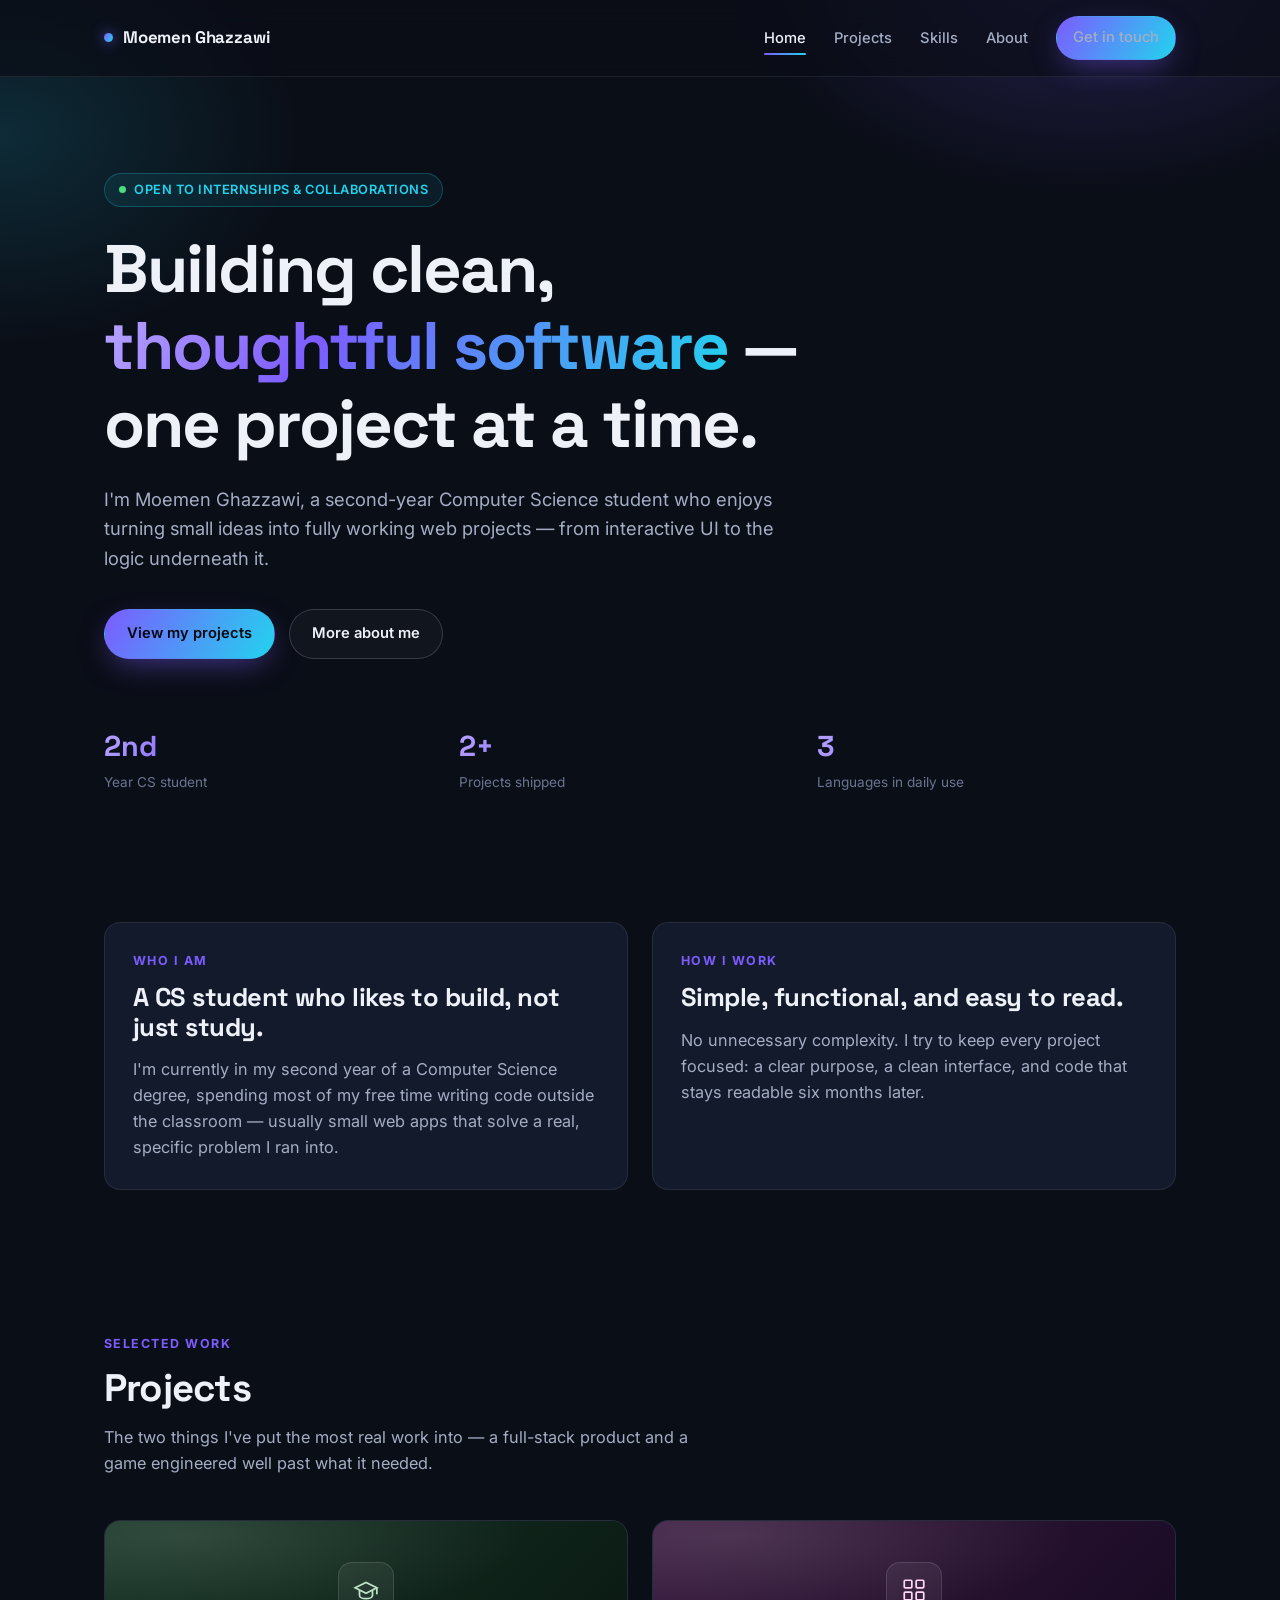
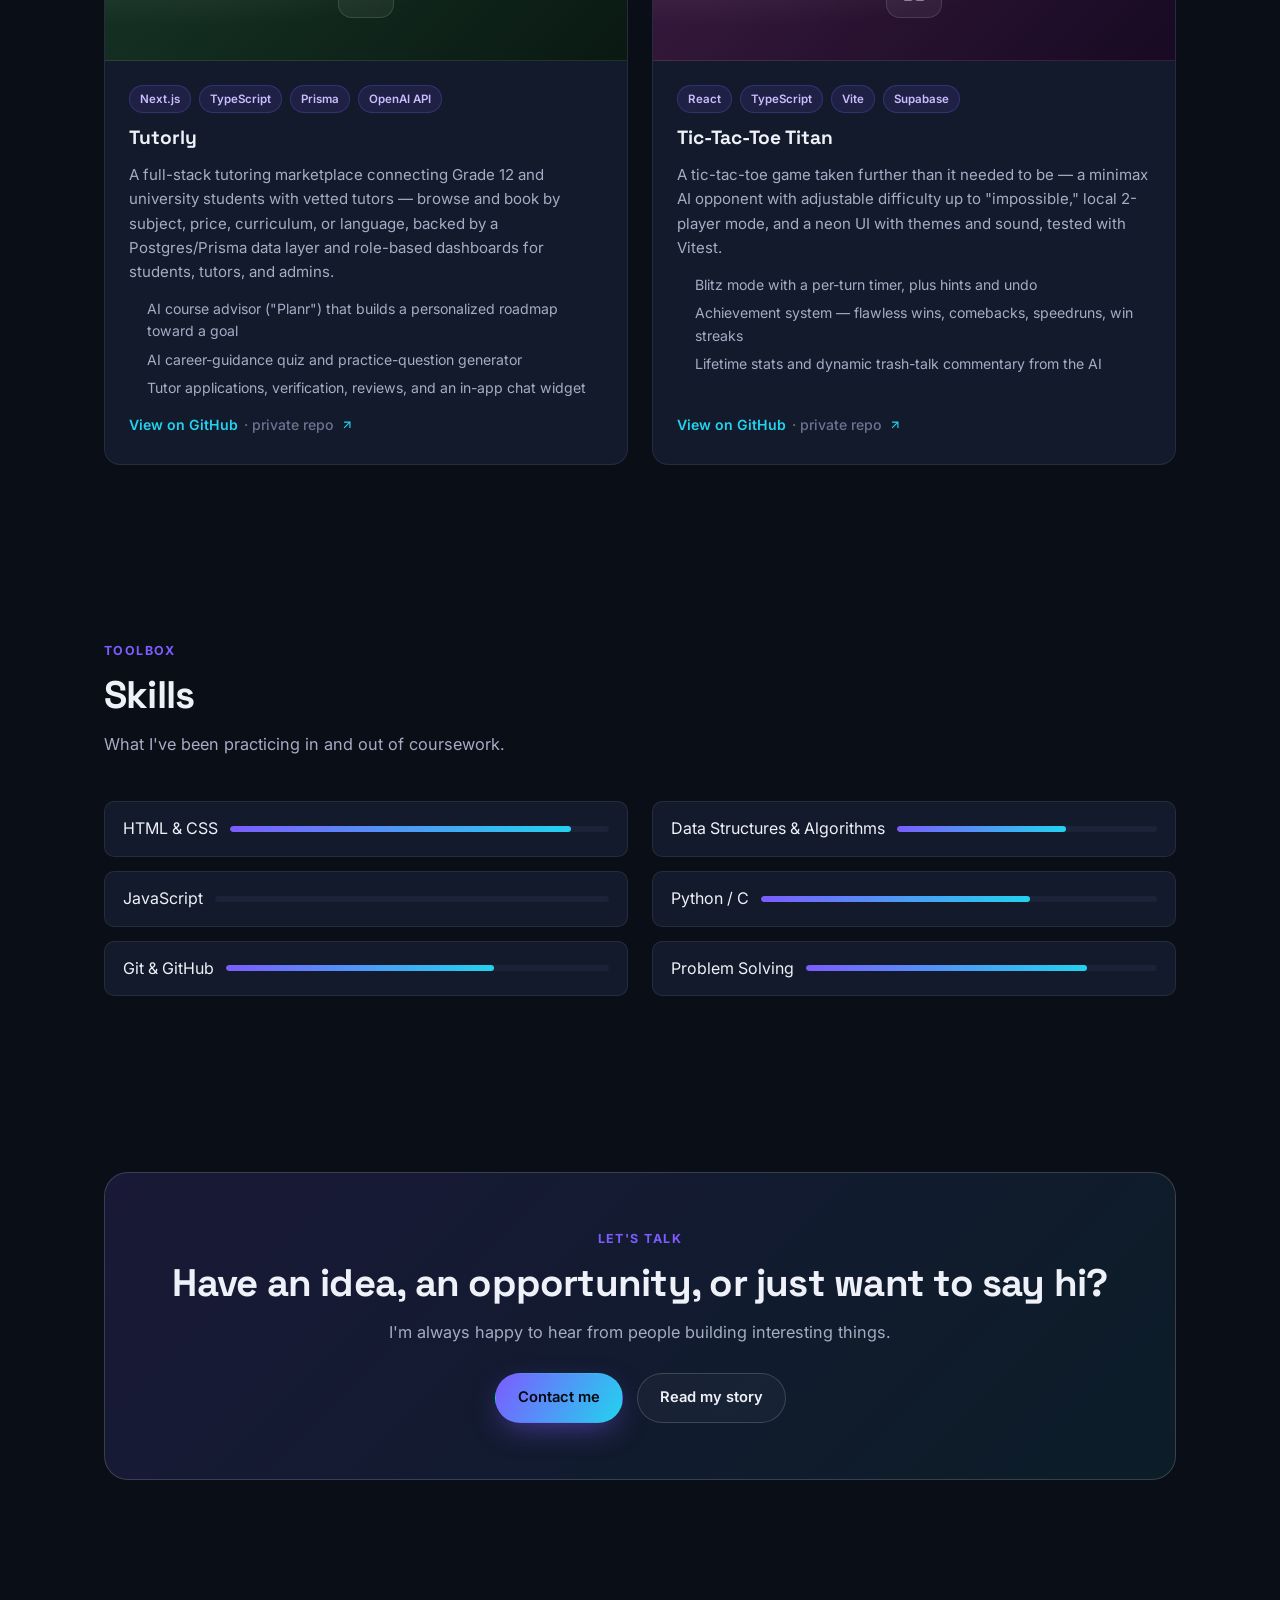
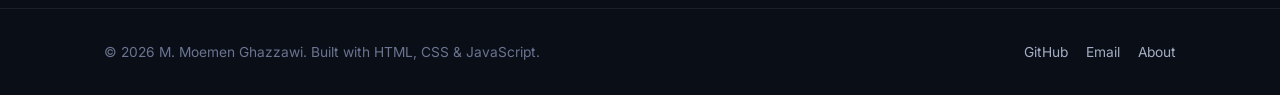
==== index.html @ 3ff388d9 "Replace placeholder projects with real featured work Swap the Movie Ranking and Birthday Invite demo" ====
<!DOCTYPE html>
<html lang="en">
<head>
<meta charset="UTF-8">
<meta name="viewport" content="width=device-width, initial-scale=1.0">
<title>Moemen Ghazzawi — Portfolio</title>
<meta name="description" content="M. Moemen Ghazzawi — second-year Computer Science student. Explore projects, skills, and ways to get in touch.">
<link rel="icon" href="data:image/svg+xml,<svg xmlns=%22http://www.w3.org/2000/svg%22 viewBox=%220 0 100 100%22><defs><linearGradient id=%22g%22 x1=%220%22 y1=%220%22 x2=%221%22 y2=%221%22><stop offset=%220%22 stop-color=%22%237c5cff%22/><stop offset=%221%22 stop-color=%22%2322d3ee%22/></linearGradient></defs><rect width=%22100%22 height=%22100%22 rx=%2224%22 fill=%22url(%23g)%22/><text x=%2250%22 y=%2266%22 font-size=%2255%22 font-family=%22Arial%22 font-weight=%22700%22 fill=%22%230a0e17%22 text-anchor=%22middle%22>M</text></svg>">
<link rel="preconnect" href="https://fonts.googleapis.com">
<link rel="preconnect" href="https://fonts.gstatic.com" crossorigin>
<link href="https://fonts.googleapis.com/css2?family=Inter:wght@400;500;600;700&family=Space+Grotesk:wght@500;700&display=swap" rel="stylesheet">
<link rel="stylesheet" href="./assets/css/style.css">
</head>
<body>

<nav class="nav">
  <div class="container nav__inner">
    <a href="./index.html" class="nav__brand"><span class="dot"></span> Moemen Ghazzawi</a>
    <ul class="nav__links">
      <li><a href="./index.html" class="is-active">Home</a></li>
      <li><a href="./index.html#projects">Projects</a></li>
      <li><a href="./index.html#skills">Skills</a></li>
      <li><a href="./public/about.html">About</a></li>
      <li><a href="./public/contact.html" class="btn btn--primary btn--sm">Get in touch</a></li>
    </ul>
    <button class="nav__toggle" aria-label="Toggle menu">
      <svg width="18" height="18" viewBox="0 0 24 24" fill="none" stroke="currentColor" stroke-width="2"><line x1="3" y1="6" x2="21" y2="6"/><line x1="3" y1="12" x2="21" y2="12"/><line x1="3" y1="18" x2="21" y2="18"/></svg>
    </button>
  </div>
</nav>

<header class="hero">
  <div class="container">
    <span class="hero__eyebrow"><span class="pulse"></span> Open to internships &amp; collaborations</span>
    <h1>Building clean, <span class="grad">thoughtful software</span> — one project at a time.</h1>
    <p class="hero__lede">
      I'm Moemen Ghazzawi, a second-year Computer Science student who enjoys turning
      small ideas into fully working web projects — from interactive UI to the logic
      underneath it.
    </p>
    <div class="hero__actions">
      <a href="#projects" class="btn btn--primary">View my projects</a>
      <a href="./public/about.html" class="btn btn--ghost">More about me</a>
    </div>
    <div class="hero__stats">
      <div class="hero__stat"><b>2nd</b><span>Year CS student</span></div>
      <div class="hero__stat"><b>2+</b><span>Projects shipped</span></div>
      <div class="hero__stat"><b>3</b><span>Languages in daily use</span></div>
    </div>
  </div>
</header>

<main>

  <section class="section section--tight" id="about-preview">
    <div class="container">
      <div class="grid grid--2 reveal">
        <div class="card">
          <span class="section__kicker">Who I am</span>
          <h2 class="section__title" style="font-size:1.6rem;">A CS student who likes to build, not just study.</h2>
          <p class="section__desc">
            I'm currently in my second year of a Computer Science degree, spending most
            of my free time writing code outside the classroom — usually small web apps
            that solve a real, specific problem I ran into.
          </p>
        </div>
        <div class="card">
          <span class="section__kicker">How I work</span>
          <h2 class="section__title" style="font-size:1.6rem;">Simple, functional, and easy to read.</h2>
          <p class="section__desc">
            No unnecessary complexity. I try to keep every project focused: a clear
            purpose, a clean interface, and code that stays readable six months later.
          </p>
        </div>
      </div>
    </div>
  </section>

  <section class="section" id="projects">
    <div class="container">
      <div class="section__head reveal">
        <span class="section__kicker">Selected work</span>
        <h2 class="section__title">Projects</h2>
        <p class="section__desc">The two things I've put the most real work into — a full-stack product and a game engineered well past what it needed.</p>
      </div>

      <div class="grid grid--2">

        <a href="https://github.com/promoe04/tutorly1" target="_blank" rel="noopener" class="card project-card project-card--major reveal">
          <div class="project-card__thumb thumb--tutorly">
            <div class="thumb-icon">
              <svg width="26" height="26" viewBox="0 0 24 24" fill="none" stroke="#bfe3c8" stroke-width="1.6"><path d="M22 10 12 5 2 10l10 5 10-5Z"/><path d="M6 12v5c0 1.7 2.7 3 6 3s6-1.3 6-3v-5"/><path d="M22 10v6"/></svg>
            </div>
          </div>
          <div class="project-card__body">
            <div class="project-card__tags">
              <span class="tag">Next.js</span><span class="tag">TypeScript</span><span class="tag">Prisma</span><span class="tag">OpenAI API</span>
            </div>
            <h3 class="project-card__title">Tutorly</h3>
            <p class="project-card__desc">A full-stack tutoring marketplace connecting Grade 12 and university students with vetted tutors — browse and book by subject, price, curriculum, or language, backed by a Postgres/Prisma data layer and role-based dashboards for students, tutors, and admins.</p>
            <ul class="project-card__features">
              <li>AI course advisor ("Planr") that builds a personalized roadmap toward a goal</li>
              <li>AI career-guidance quiz and practice-question generator</li>
              <li>Tutor applications, verification, reviews, and an in-app chat widget</li>
            </ul>
            <span class="project-card__link">View on GitHub <span class="project-card__private">· private repo</span>
              <svg width="14" height="14" viewBox="0 0 24 24" fill="none" stroke="currentColor" stroke-width="2"><line x1="7" y1="17" x2="17" y2="7"/><polyline points="7 7 17 7 17 17"/></svg>
            </span>
          </div>
        </a>

        <a href="https://github.com/promoe04/tic-tac-toe-titan" target="_blank" rel="noopener" class="card project-card project-card--major reveal">
          <div class="project-card__thumb thumb--titan">
            <div class="thumb-icon">
              <svg width="26" height="26" viewBox="0 0 24 24" fill="none" stroke="#ffd6f6" stroke-width="1.6"><rect x="3" y="3" width="7" height="7" rx="1"/><rect x="14" y="3" width="7" height="7" rx="1"/><rect x="3" y="14" width="7" height="7" rx="1"/><rect x="14" y="14" width="7" height="7" rx="1"/></svg>
            </div>
          </div>
          <div class="project-card__body">
            <div class="project-card__tags">
              <span class="tag">React</span><span class="tag">TypeScript</span><span class="tag">Vite</span><span class="tag">Supabase</span>
            </div>
            <h3 class="project-card__title">Tic-Tac-Toe Titan</h3>
            <p class="project-card__desc">A tic-tac-toe game taken further than it needed to be — a minimax AI opponent with adjustable difficulty up to "impossible," local 2-player mode, and a neon UI with themes and sound, tested with Vitest.</p>
            <ul class="project-card__features">
              <li>Blitz mode with a per-turn timer, plus hints and undo</li>
              <li>Achievement system — flawless wins, comebacks, speedruns, win streaks</li>
              <li>Lifetime stats and dynamic trash-talk commentary from the AI</li>
            </ul>
            <span class="project-card__link">View on GitHub <span class="project-card__private">· private repo</span>
              <svg width="14" height="14" viewBox="0 0 24 24" fill="none" stroke="currentColor" stroke-width="2"><line x1="7" y1="17" x2="17" y2="7"/><polyline points="7 7 17 7 17 17"/></svg>
            </span>
          </div>
        </a>

      </div>
    </div>
  </section>

  <section class="section" id="skills">
    <div class="container">
      <div class="section__head reveal">
        <span class="section__kicker">Toolbox</span>
        <h2 class="section__title">Skills</h2>
        <p class="section__desc">What I've been practicing in and out of coursework.</p>
      </div>

      <div class="grid grid--2 reveal">
        <div style="display:flex; flex-direction:column; gap:14px;">
          <div class="skill-pill">
            <span>HTML &amp; CSS</span>
            <div class="skill-pill__bar"><div class="skill-pill__fill" data-level="90%"></div></div>
          </div>
          <div class="skill-pill">
            <span>JavaScript</span>
            <div class="skill-pill__bar"><div class="skill-pill__fill" data-level="75%"></div></div>
          </div>
          <div class="skill-pill">
            <span>Git &amp; GitHub</span>
            <div class="skill-pill__bar"><div class="skill-pill__fill" data-level="70%"></div></div>
          </div>
        </div>
        <div style="display:flex; flex-direction:column; gap:14px;">
          <div class="skill-pill">
            <span>Data Structures &amp; Algorithms</span>
            <div class="skill-pill__bar"><div class="skill-pill__fill" data-level="65%"></div></div>
          </div>
          <div class="skill-pill">
            <span>Python / C</span>
            <div class="skill-pill__bar"><div class="skill-pill__fill" data-level="68%"></div></div>
          </div>
          <div class="skill-pill">
            <span>Problem Solving</span>
            <div class="skill-pill__bar"><div class="skill-pill__fill" data-level="80%"></div></div>
          </div>
        </div>
      </div>
    </div>
  </section>

  <section class="section">
    <div class="container">
      <div class="cta reveal">
        <span class="section__kicker">Let's talk</span>
        <h2 class="section__title">Have an idea, an opportunity, or just want to say hi?</h2>
        <p class="section__desc" style="margin-inline:auto;">I'm always happy to hear from people building interesting things.</p>
        <div class="hero__actions" style="justify-content:center; margin-top:28px;">
          <a href="./public/contact.html" class="btn btn--primary">Contact me</a>
          <a href="./public/about.html" class="btn btn--ghost">Read my story</a>
        </div>
      </div>
    </div>
  </section>

</main>

<footer class="footer">
  <div class="container footer__inner">
    <span>&copy; <span data-year></span> M. Moemen Ghazzawi. Built with HTML, CSS &amp; JavaScript.</span>
    <div class="footer__socials">
      <a href="https://github.com/promoe04" target="_blank" rel="noopener">GitHub</a>
      <a href="./public/contact.html">Email</a>
      <a href="./public/about.html">About</a>
    </div>
  </div>
</footer>

<script src="./assets/js/main.js"></script>
</body>
</html>
---- assets/css/style.css ----
/* ========================================================
   Moemen Ghazzawi — Portfolio Design System
   ======================================================== */

:root {
  --bg: #0a0e17;
  --bg-soft: #0f1524;
  --surface: #131a2b;
  --surface-2: #1a2338;
  --border: rgba(255, 255, 255, 0.08);
  --border-strong: rgba(255, 255, 255, 0.16);
  --text: #eef1f8;
  --text-dim: #a4adc4;
  --text-faint: #6b7490;
  --accent: #7c5cff;
  --accent-2: #22d3ee;
  --accent-3: #ff5da2;
  --gradient: linear-gradient(120deg, var(--accent) 0%, var(--accent-2) 100%);
  --gradient-text: linear-gradient(120deg, #b9a6ff 0%, #7c5cff 35%, #22d3ee 100%);
  --radius: 16px;
  --radius-sm: 10px;
  --shadow: 0 20px 60px -20px rgba(0, 0, 0, 0.6);
  --maxw: 1120px;
  --font-display: "Space Grotesk", "Inter", system-ui, sans-serif;
  --font-body: "Inter", system-ui, -apple-system, sans-serif;
}

* { box-sizing: border-box; }

html {
  scroll-behavior: smooth;
}

body {
  margin: 0;
  background: var(--bg);
  color: var(--text);
  font-family: var(--font-body);
  line-height: 1.6;
  -webkit-font-smoothing: antialiased;
  overflow-x: hidden;
}

body::before {
  content: "";
  position: fixed;
  inset: 0;
  z-index: -2;
  background:
    radial-gradient(600px 400px at 85% -5%, rgba(124, 92, 255, 0.25), transparent 60%),
    radial-gradient(500px 350px at 0% 15%, rgba(34, 211, 238, 0.15), transparent 60%),
    var(--bg);
}

img { max-width: 100%; display: block; }
a { color: inherit; text-decoration: none; }
ul { list-style: none; margin: 0; padding: 0; }
h1, h2, h3, h4 { font-family: var(--font-display); line-height: 1.15; margin: 0; }
p { margin: 0; }

.container {
  width: 100%;
  max-width: var(--maxw);
  margin: 0 auto;
  padding-inline: 24px;
}

/* ---------- Nav ---------- */
.nav {
  position: sticky;
  top: 0;
  z-index: 50;
  backdrop-filter: blur(14px);
  background: rgba(10, 14, 23, 0.7);
  border-bottom: 1px solid var(--border);
}

.nav__inner {
  display: flex;
  align-items: center;
  justify-content: space-between;
  padding-block: 16px;
}

.nav__brand {
  font-family: var(--font-display);
  font-weight: 700;
  font-size: 1.05rem;
  letter-spacing: -0.01em;
  display: flex;
  align-items: center;
  gap: 10px;
}

.nav__brand .dot {
  width: 9px;
  height: 9px;
  border-radius: 50%;
  background: var(--gradient);
  box-shadow: 0 0 14px rgba(124, 92, 255, 0.8);
}

.nav__links {
  display: flex;
  gap: 28px;
  align-items: center;
}

.nav__links a {
  font-size: 0.92rem;
  color: var(--text-dim);
  font-weight: 500;
  transition: color 0.2s ease;
  position: relative;
}

.nav__links a:hover,
.nav__links a.is-active { color: var(--text); }

.nav__links a.is-active::after {
  content: "";
  position: absolute;
  left: 0; right: 0; bottom: -8px;
  height: 2px;
  background: var(--gradient);
  border-radius: 2px;
}

.nav__toggle {
  display: none;
  background: none;
  border: 1px solid var(--border-strong);
  border-radius: 8px;
  color: var(--text);
  width: 38px;
  height: 38px;
  align-items: center;
  justify-content: center;
  cursor: pointer;
}

/* ---------- Buttons ---------- */
.btn {
  display: inline-flex;
  align-items: center;
  gap: 8px;
  padding: 12px 22px;
  border-radius: 999px;
  font-weight: 600;
  font-size: 0.92rem;
  border: 1px solid transparent;
  cursor: pointer;
  transition: transform 0.2s ease, box-shadow 0.2s ease, border-color 0.2s ease, background 0.2s ease;
  white-space: nowrap;
}

.btn:active { transform: scale(0.97); }

.btn--primary {
  background: var(--gradient);
  color: #060810;
  box-shadow: 0 10px 30px -8px rgba(124, 92, 255, 0.55);
}

.btn--primary:hover { transform: translateY(-2px); box-shadow: 0 16px 36px -8px rgba(124, 92, 255, 0.7); }

.btn--ghost {
  background: rgba(255, 255, 255, 0.03);
  color: var(--text);
  border-color: var(--border-strong);
}

.btn--ghost:hover { background: rgba(255, 255, 255, 0.07); border-color: rgba(255,255,255,0.3); }

.btn--sm { padding: 9px 16px; font-size: 0.82rem; }

/* ---------- Hero ---------- */
.hero {
  padding-block: 96px 72px;
  position: relative;
}

.hero__eyebrow {
  display: inline-flex;
  align-items: center;
  gap: 8px;
  font-size: 0.8rem;
  font-weight: 600;
  letter-spacing: 0.04em;
  text-transform: uppercase;
  color: var(--accent-2);
  background: rgba(34, 211, 238, 0.08);
  border: 1px solid rgba(34, 211, 238, 0.25);
  padding: 6px 14px;
  border-radius: 999px;
  margin-bottom: 24px;
}

.hero__eyebrow .pulse {
  width: 7px; height: 7px; border-radius: 50%;
  background: #4ade80;
  box-shadow: 0 0 0 0 rgba(74, 222, 128, 0.7);
  animation: pulse 2s infinite;
}

@keyframes pulse {
  0% { box-shadow: 0 0 0 0 rgba(74, 222, 128, 0.6); }
  70% { box-shadow: 0 0 0 8px rgba(74, 222, 128, 0); }
  100% { box-shadow: 0 0 0 0 rgba(74, 222, 128, 0); }
}

.hero h1 {
  font-size: clamp(2.4rem, 6vw, 4.2rem);
  font-weight: 700;
  letter-spacing: -0.03em;
  max-width: 16ch;
}

.hero h1 .grad {
  background: var(--gradient-text);
  -webkit-background-clip: text;
  background-clip: text;
  color: transparent;
}

.hero__lede {
  margin-top: 22px;
  font-size: 1.15rem;
  color: var(--text-dim);
  max-width: 56ch;
}

.hero__actions {
  display: flex;
  gap: 14px;
  margin-top: 36px;
  flex-wrap: wrap;
}

.hero__stats {
  display: grid;
  grid-template-columns: repeat(3, auto);
  gap: 40px;
  margin-top: 64px;
}

.hero__stat b {
  display: block;
  font-family: var(--font-display);
  font-size: 1.8rem;
  background: var(--gradient-text);
  -webkit-background-clip: text;
  background-clip: text;
  color: transparent;
}

.hero__stat span {
  font-size: 0.85rem;
  color: var(--text-faint);
}

/* ---------- Section ---------- */
.section { padding-block: 88px; }
.section--tight { padding-block: 56px; }

.section__head {
  margin-bottom: 44px;
  max-width: 60ch;
}

.section__kicker {
  font-size: 0.78rem;
  font-weight: 700;
  letter-spacing: 0.12em;
  text-transform: uppercase;
  color: var(--accent);
  margin-bottom: 12px;
  display: block;
}

.section__title {
  font-size: clamp(1.7rem, 3.4vw, 2.4rem);
  letter-spacing: -0.02em;
}

.section__desc {
  margin-top: 14px;
  color: var(--text-dim);
  font-size: 1.02rem;
}

/* ---------- Cards ---------- */
.card {
  background: linear-gradient(180deg, var(--surface), var(--surface));
  border: 1px solid var(--border);
  border-radius: var(--radius);
  padding: 28px;
  transition: transform 0.25s ease, border-color 0.25s ease, box-shadow 0.25s ease;
}

.card:hover {
  transform: translateY(-4px);
  border-color: var(--border-strong);
  box-shadow: var(--shadow);
}

/* ---------- Grids ---------- */
.grid {
  display: grid;
  gap: 24px;
}

.grid--2 { grid-template-columns: repeat(2, 1fr); }
.grid--3 { grid-template-columns: repeat(3, 1fr); }
.grid--4 { grid-template-columns: repeat(4, 1fr); }

/* ---------- Project card ---------- */
.project-card {
  display: flex;
  flex-direction: column;
  overflow: hidden;
  padding: 0;
}

.project-card__thumb {
  height: 168px;
  position: relative;
  display: flex;
  align-items: center;
  justify-content: center;
  border-bottom: 1px solid var(--border);
  overflow: hidden;
}

.project-card__thumb::after {
  content: "";
  position: absolute;
  inset: 0;
  background: radial-gradient(120% 120% at 15% 10%, rgba(255,255,255,0.12), transparent 55%);
}

.project-card__body { padding: 24px 24px 28px; display: flex; flex-direction: column; gap: 14px; flex: 1; }

.project-card__tags {
  display: flex;
  gap: 8px;
  flex-wrap: wrap;
}

.tag {
  font-size: 0.72rem;
  font-weight: 600;
  padding: 4px 10px;
  border-radius: 999px;
  background: rgba(124, 92, 255, 0.12);
  color: #cbbcff;
  border: 1px solid rgba(124, 92, 255, 0.25);
}

.project-card__title { font-size: 1.2rem; font-weight: 700; }
.project-card__desc { color: var(--text-dim); font-size: 0.94rem; }

.project-card__features {
  margin: 0;
  padding-left: 18px;
  display: flex;
  flex-direction: column;
  gap: 6px;
  color: var(--text-dim);
  font-size: 0.88rem;
  flex: 1;
}

.project-card__features li::marker { color: var(--accent-2); }

.project-card__link {
  display: inline-flex;
  align-items: center;
  gap: 6px;
  font-weight: 600;
  font-size: 0.88rem;
  color: var(--accent-2);
}

.project-card__private {
  font-weight: 500;
  color: var(--text-faint);
}

.project-card__link svg { transition: transform 0.2s ease; }
.project-card:hover .project-card__link svg { transform: translate(3px, -3px); }

/* Thumb variants (pure CSS illustrations, no external images) */
.thumb--tutorly { background: linear-gradient(135deg, #163425, #0a1912); }
.thumb--titan { background: linear-gradient(135deg, #391a3f, #170a22); }

.project-card--major .project-card__thumb { height: 140px; }

.thumb-icon {
  width: 56px; height: 56px;
  display: flex; align-items: center; justify-content: center;
  border-radius: 14px;
  background: rgba(255,255,255,0.06);
  border: 1px solid rgba(255,255,255,0.12);
  position: relative;
  z-index: 1;
}

/* ---------- Skills ---------- */
.skill-pill {
  display: flex;
  align-items: center;
  gap: 12px;
  padding: 14px 18px;
  border-radius: var(--radius-sm);
  background: var(--surface);
  border: 1px solid var(--border);
}

.skill-pill__bar {
  flex: 1;
  height: 6px;
  border-radius: 999px;
  background: var(--surface-2);
  overflow: hidden;
}

.skill-pill__fill {
  height: 100%;
  border-radius: 999px;
  background: var(--gradient);
}

/* ---------- Timeline ---------- */
.timeline {
  position: relative;
  padding-left: 28px;
  border-left: 1px solid var(--border);
  display: flex;
  flex-direction: column;
  gap: 36px;
}

.timeline__item { position: relative; }

.timeline__item::before {
  content: "";
  position: absolute;
  left: -33px;
  top: 4px;
  width: 11px; height: 11px;
  border-radius: 50%;
  background: var(--bg);
  border: 2px solid var(--accent-2);
}

.timeline__date {
  font-size: 0.78rem;
  font-weight: 700;
  letter-spacing: 0.06em;
  text-transform: uppercase;
  color: var(--accent-2);
}

.timeline__title { margin-top: 6px; font-size: 1.1rem; font-weight: 700; }
.timeline__desc { margin-top: 8px; color: var(--text-dim); font-size: 0.95rem; }

/* ---------- Footer / CTA ---------- */
.cta {
  border-radius: 24px;
  padding: 56px;
  background: linear-gradient(135deg, rgba(124,92,255,0.14), rgba(34,211,238,0.08));
  border: 1px solid var(--border-strong);
  text-align: center;
  position: relative;
  overflow: hidden;
}

.footer {
  border-top: 1px solid var(--border);
  padding-block: 32px;
  margin-top: 40px;
}

.footer__inner {
  display: flex;
  justify-content: space-between;
  align-items: center;
  flex-wrap: wrap;
  gap: 16px;
  color: var(--text-faint);
  font-size: 0.86rem;
}

.footer__socials { display: flex; gap: 18px; }
.footer__socials a { color: var(--text-dim); transition: color 0.2s ease; }
.footer__socials a:hover { color: var(--text); }

/* ---------- Reveal animation ----------
   Visible by default so content never depends on JS running, a scroll
   happening, or a crawler/print view simulating either. JS opts elements
   into the hidden "armed" state right before observing them, so the
   fade-in is a progressive enhancement, not a requirement to see the page. */
.reveal.reveal-armed {
  opacity: 0;
  transform: translateY(24px);
  transition: opacity 0.7s ease, transform 0.7s ease;
}
.reveal.is-visible { opacity: 1; transform: translateY(0); }

@media print {
  .reveal { opacity: 1 !important; transform: none !important; }
}

/* ---------- Misc pages ---------- */
.page-hero {
  padding-block: 72px 40px;
}

.page-hero h1 {
  font-size: clamp(2rem, 5vw, 3rem);
  letter-spacing: -0.02em;
}

.breadcrumb {
  display: flex;
  align-items: center;
  gap: 8px;
  font-size: 0.85rem;
  color: var(--text-faint);
  margin-bottom: 18px;
}

.breadcrumb a { color: var(--accent-2); font-weight: 600; }

.avatar-ring {
  width: 180px; height: 180px;
  border-radius: 50%;
  padding: 4px;
  background: var(--gradient);
  display: flex; align-items: center; justify-content: center;
  flex-shrink: 0;
}

.avatar-ring__inner {
  width: 100%; height: 100%;
  border-radius: 50%;
  background: var(--surface);
  display: flex; align-items: center; justify-content: center;
  font-family: var(--font-display);
  font-size: 3rem;
  font-weight: 700;
}

.form {
  display: flex;
  flex-direction: column;
  gap: 18px;
}

.field { display: flex; flex-direction: column; gap: 8px; }

.field label { font-size: 0.85rem; font-weight: 600; color: var(--text-dim); }

.field input,
.field textarea {
  background: var(--surface);
  border: 1px solid var(--border-strong);
  border-radius: var(--radius-sm);
  padding: 13px 16px;
  color: var(--text);
  font-family: var(--font-body);
  font-size: 0.96rem;
  resize: vertical;
  transition: border-color 0.2s ease, box-shadow 0.2s ease;
}

.field input:focus,
.field textarea:focus {
  outline: none;
  border-color: var(--accent);
  box-shadow: 0 0 0 3px rgba(124, 92, 255, 0.18);
}

.contact-card {
  display: flex;
  align-items: center;
  gap: 16px;
}

.contact-card__icon {
  width: 46px; height: 46px;
  border-radius: 12px;
  background: rgba(124, 92, 255, 0.12);
  border: 1px solid rgba(124, 92, 255, 0.25);
  display: flex; align-items: center; justify-content: center;
  color: var(--accent-2);
  flex-shrink: 0;
}

.contact-card__label { font-size: 0.78rem; color: var(--text-faint); text-transform: uppercase; letter-spacing: 0.06em; }
.contact-card__value { font-weight: 600; margin-top: 2px; word-break: break-word; }

.form-status {
  font-size: 0.88rem;
  padding: 12px 16px;
  border-radius: var(--radius-sm);
  display: none;
}
.form-status.is-visible { display: block; }
.form-status--ok { background: rgba(74, 222, 128, 0.1); border: 1px solid rgba(74, 222, 128, 0.3); color: #86efac; }

/* ---------- Movie ranking project ---------- */
.movie-app {
  display: grid;
  grid-template-columns: 1.1fr 1fr;
  gap: 28px;
  align-items: start;
}

.movie-list { display: flex; flex-direction: column; gap: 12px; }

.movie-row {
  display: flex;
  align-items: center;
  gap: 14px;
  background: var(--surface);
  border: 1px solid var(--border);
  border-radius: var(--radius-sm);
  padding: 14px 16px;
}

.movie-row__rank {
  font-family: var(--font-display);
  font-weight: 700;
  font-size: 1.1rem;
  color: var(--accent-2);
  width: 28px;
  text-align: center;
  flex-shrink: 0;
}

.movie-row__body { flex: 1; min-width: 0; }
.movie-row__title { font-weight: 700; }
.movie-row__meta { font-size: 0.8rem; color: var(--text-faint); margin-top: 2px; }

.movie-row__stars { display: flex; gap: 2px; flex-shrink: 0; }
.star { cursor: pointer; color: var(--text-faint); transition: color 0.15s ease; }
.star.is-filled { color: #facc15; }

.movie-row__del {
  background: none; border: none; color: var(--text-faint); cursor: pointer;
  width: 30px; height: 30px; border-radius: 8px; display: flex; align-items: center; justify-content: center;
  transition: background 0.2s ease, color 0.2s ease;
  flex-shrink: 0;
}
.movie-row__del:hover { background: rgba(255, 93, 162, 0.14); color: #ff5da2; }

.empty-state { color: var(--text-faint); font-size: 0.9rem; padding: 24px 0; text-align: center; }

/* ---------- Birthday project ---------- */
.invite-card {
  border-radius: 24px;
  padding: 56px 40px;
  text-align: center;
  position: relative;
  overflow: hidden;
  background: radial-gradient(120% 120% at 50% 0%, rgba(255, 93, 162, 0.16), transparent 60%), var(--surface);
  border: 1px solid var(--border-strong);
}

.invite-card__eyebrow {
  font-size: 0.8rem;
  letter-spacing: 0.16em;
  text-transform: uppercase;
  color: var(--accent-3);
  font-weight: 700;
}

.invite-card h1 {
  margin-top: 14px;
  font-size: clamp(2rem, 5vw, 3.2rem);
}

.invite-card__sub { margin-top: 14px; color: var(--text-dim); font-size: 1.05rem; }

.countdown {
  display: flex;
  justify-content: center;
  gap: 18px;
  margin-top: 40px;
  flex-wrap: wrap;
}

.countdown__unit {
  background: var(--surface-2);
  border: 1px solid var(--border-strong);
  border-radius: var(--radius-sm);
  padding: 16px 20px;
  min-width: 88px;
}

.countdown__num {
  font-family: var(--font-display);
  font-size: 2rem;
  font-weight: 700;
  background: var(--gradient-text);
  -webkit-background-clip: text;
  background-clip: text;
  color: transparent;
}

.countdown__label {
  font-size: 0.72rem;
  color: var(--text-faint);
  text-transform: uppercase;
  letter-spacing: 0.08em;
  margin-top: 4px;
}

.confetti-btn { margin-top: 40px; }

/* ---------- Responsive ---------- */
@media (max-width: 900px) {
  .grid--3 { grid-template-columns: repeat(2, 1fr); }
  .grid--4 { grid-template-columns: repeat(2, 1fr); }
  .grid--2 { grid-template-columns: 1fr; }
  .movie-app { grid-template-columns: 1fr; }
}

@media (max-width: 680px) {
  .nav__links { display: none; }
  .nav__toggle { display: flex; }
  .nav.is-open .nav__links {
    display: flex;
    position: absolute;
    top: 64px; left: 0; right: 0;
    flex-direction: column;
    background: var(--bg-soft);
    padding: 20px 24px;
    border-bottom: 1px solid var(--border);
    gap: 18px;
  }
  .grid--3, .grid--4 { grid-template-columns: 1fr; }
  .hero__stats { grid-template-columns: repeat(3, 1fr); gap: 16px; }
  .cta { padding: 36px 24px; }
  .footer__inner { flex-direction: column; text-align: center; }
}
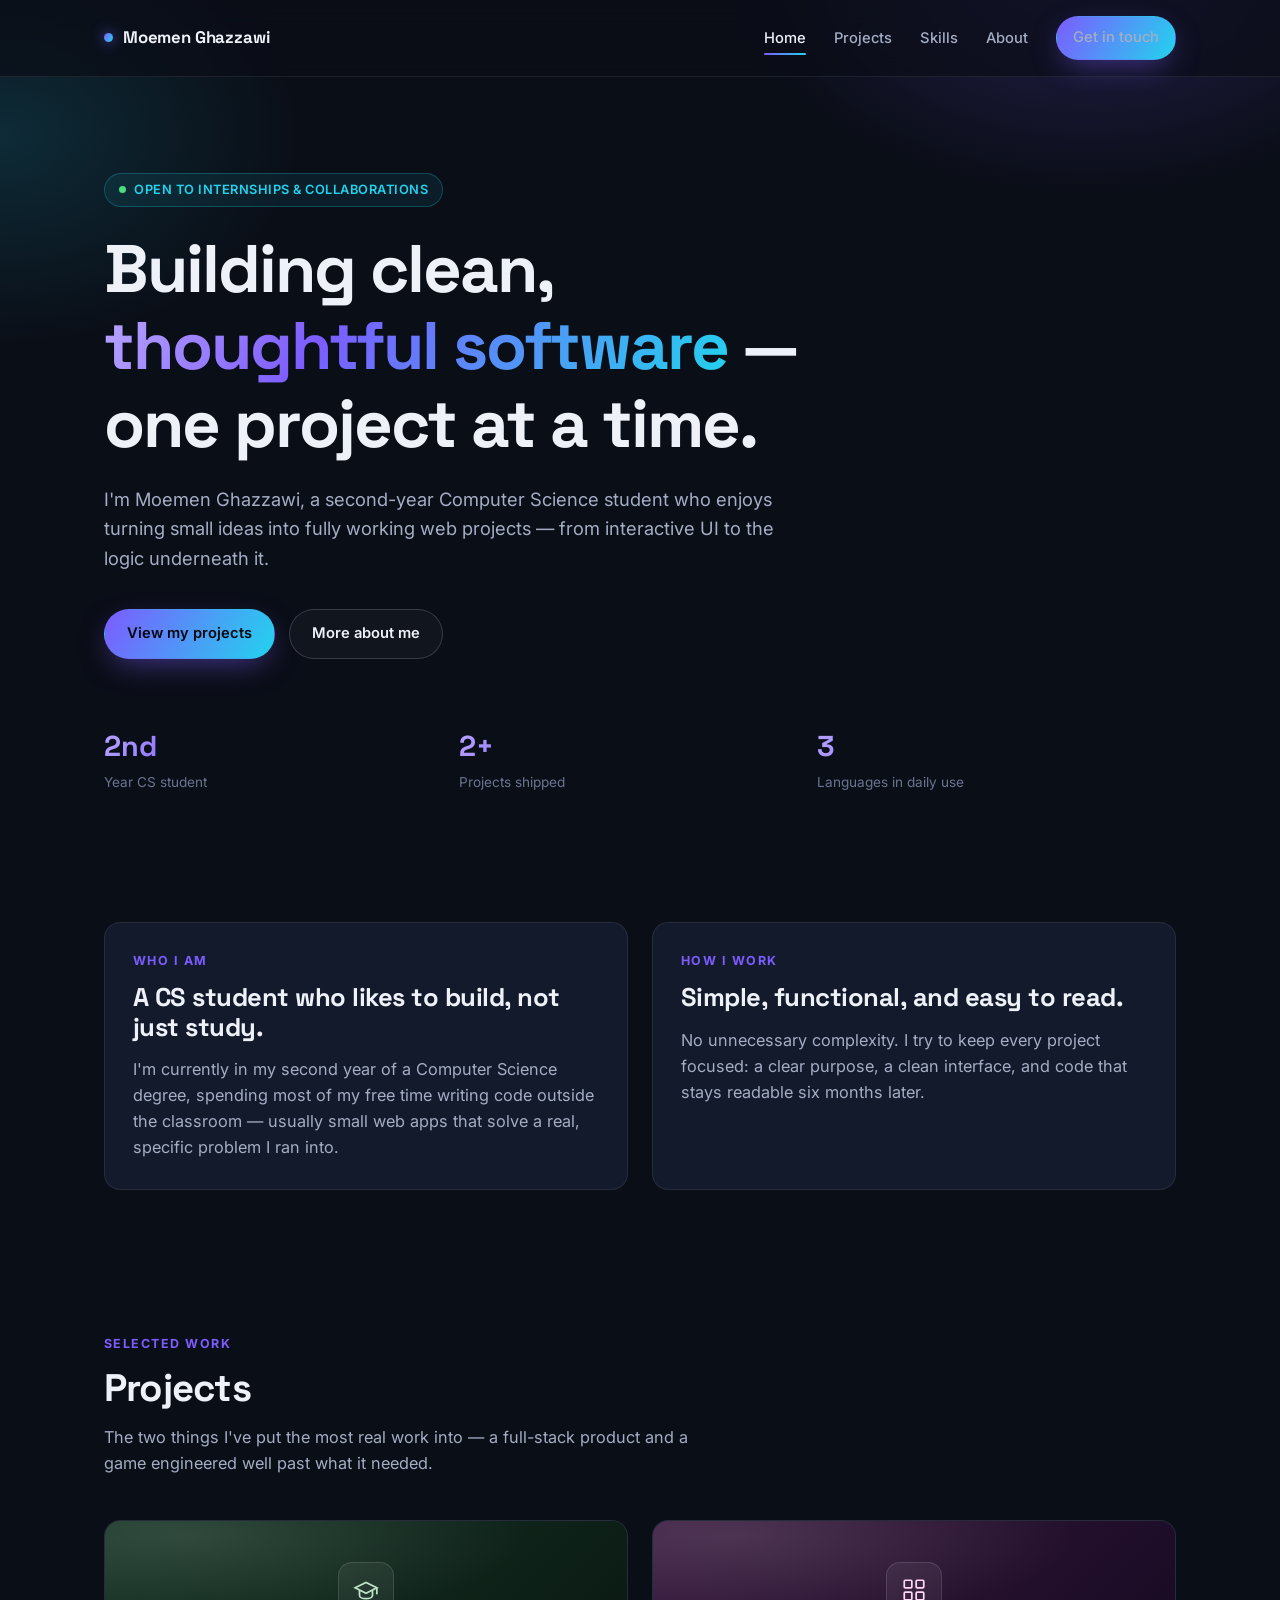
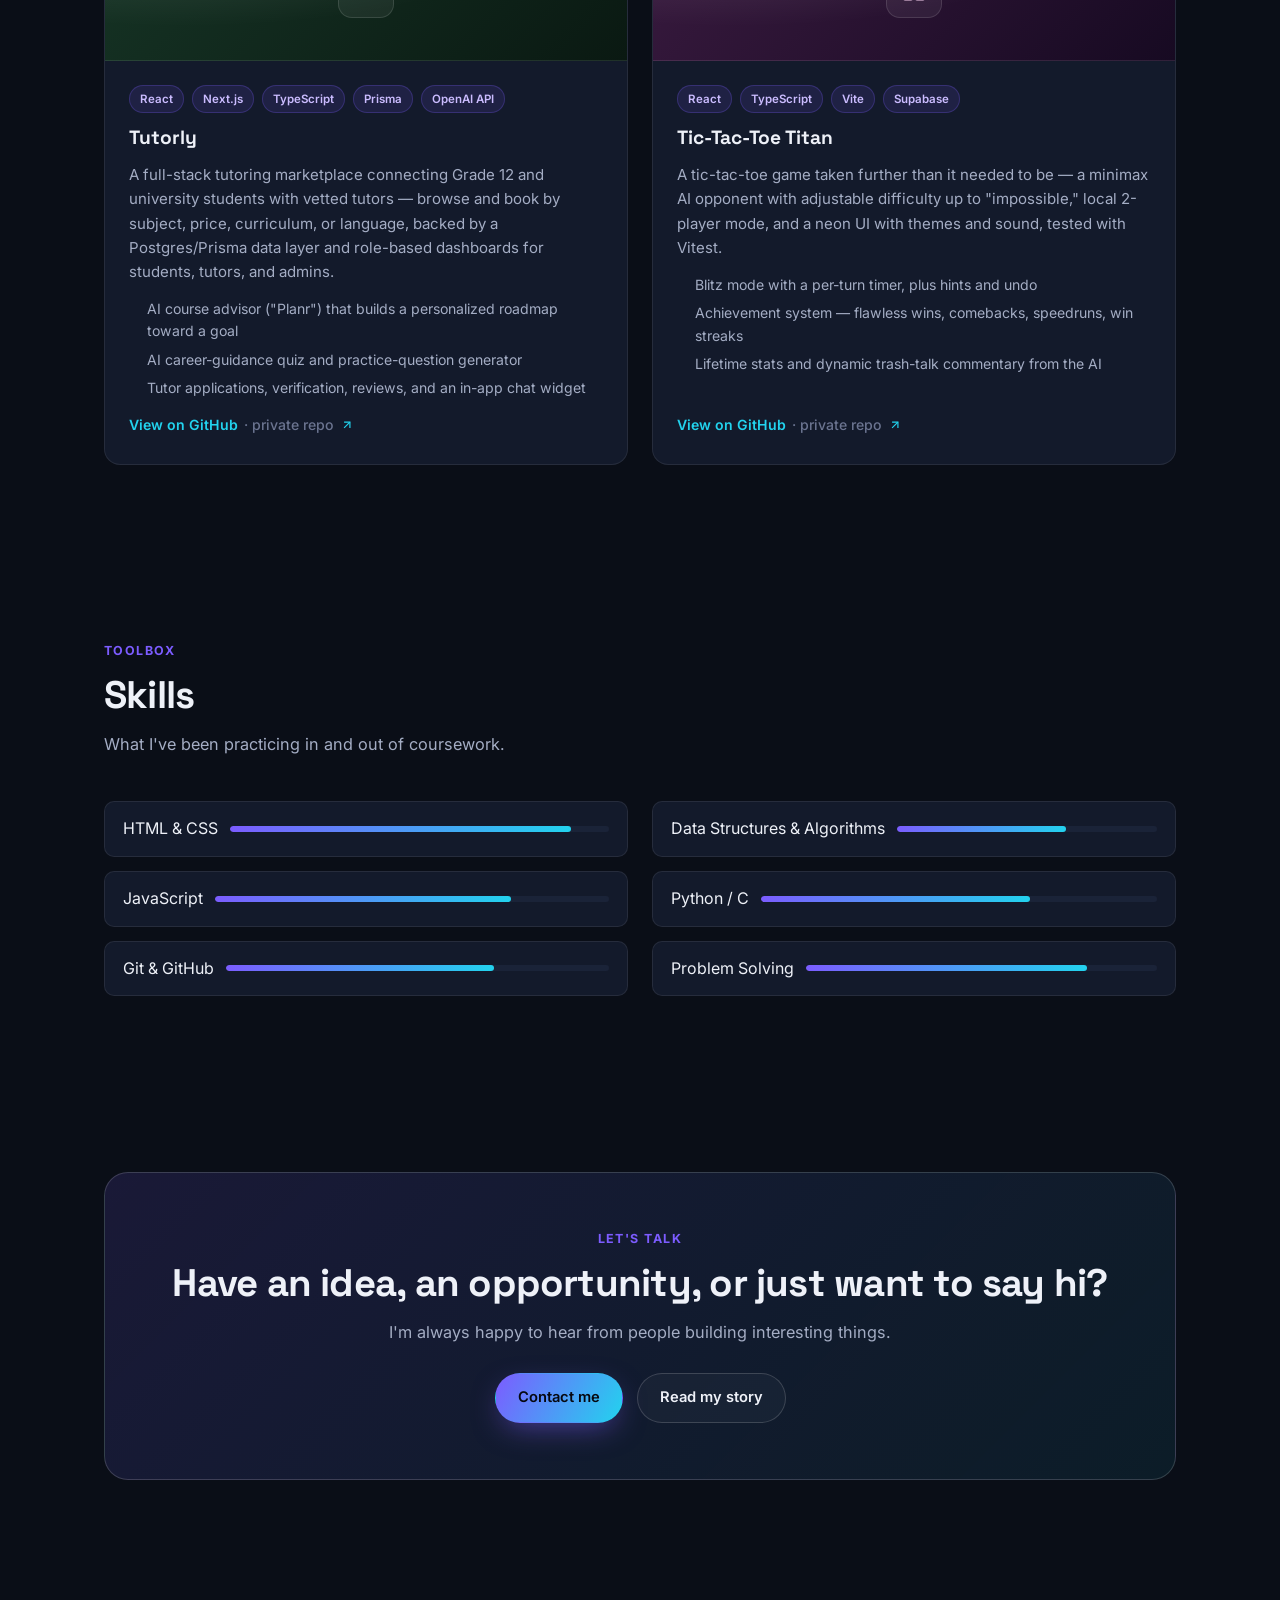
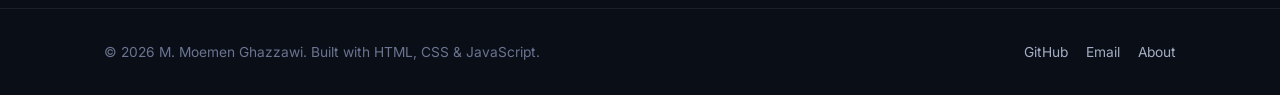
==== commit 65154095: "Add React tag to Tutorly project card Next.js is React-based, but React itself wasn't called out exp" ====
--- a/index.html
+++ b/index.html
@@ -94,7 +94,7 @@
           </div>
           <div class="project-card__body">
             <div class="project-card__tags">
-              <span class="tag">Next.js</span><span class="tag">TypeScript</span><span class="tag">Prisma</span><span class="tag">OpenAI API</span>
+              <span class="tag">React</span><span class="tag">Next.js</span><span class="tag">TypeScript</span><span class="tag">Prisma</span><span class="tag">OpenAI API</span>
             </div>
             <h3 class="project-card__title">Tutorly</h3>
             <p class="project-card__desc">A full-stack tutoring marketplace connecting Grade 12 and university students with vetted tutors — browse and book by subject, price, curriculum, or language, backed by a Postgres/Prisma data layer and role-based dashboards for students, tutors, and admins.</p>
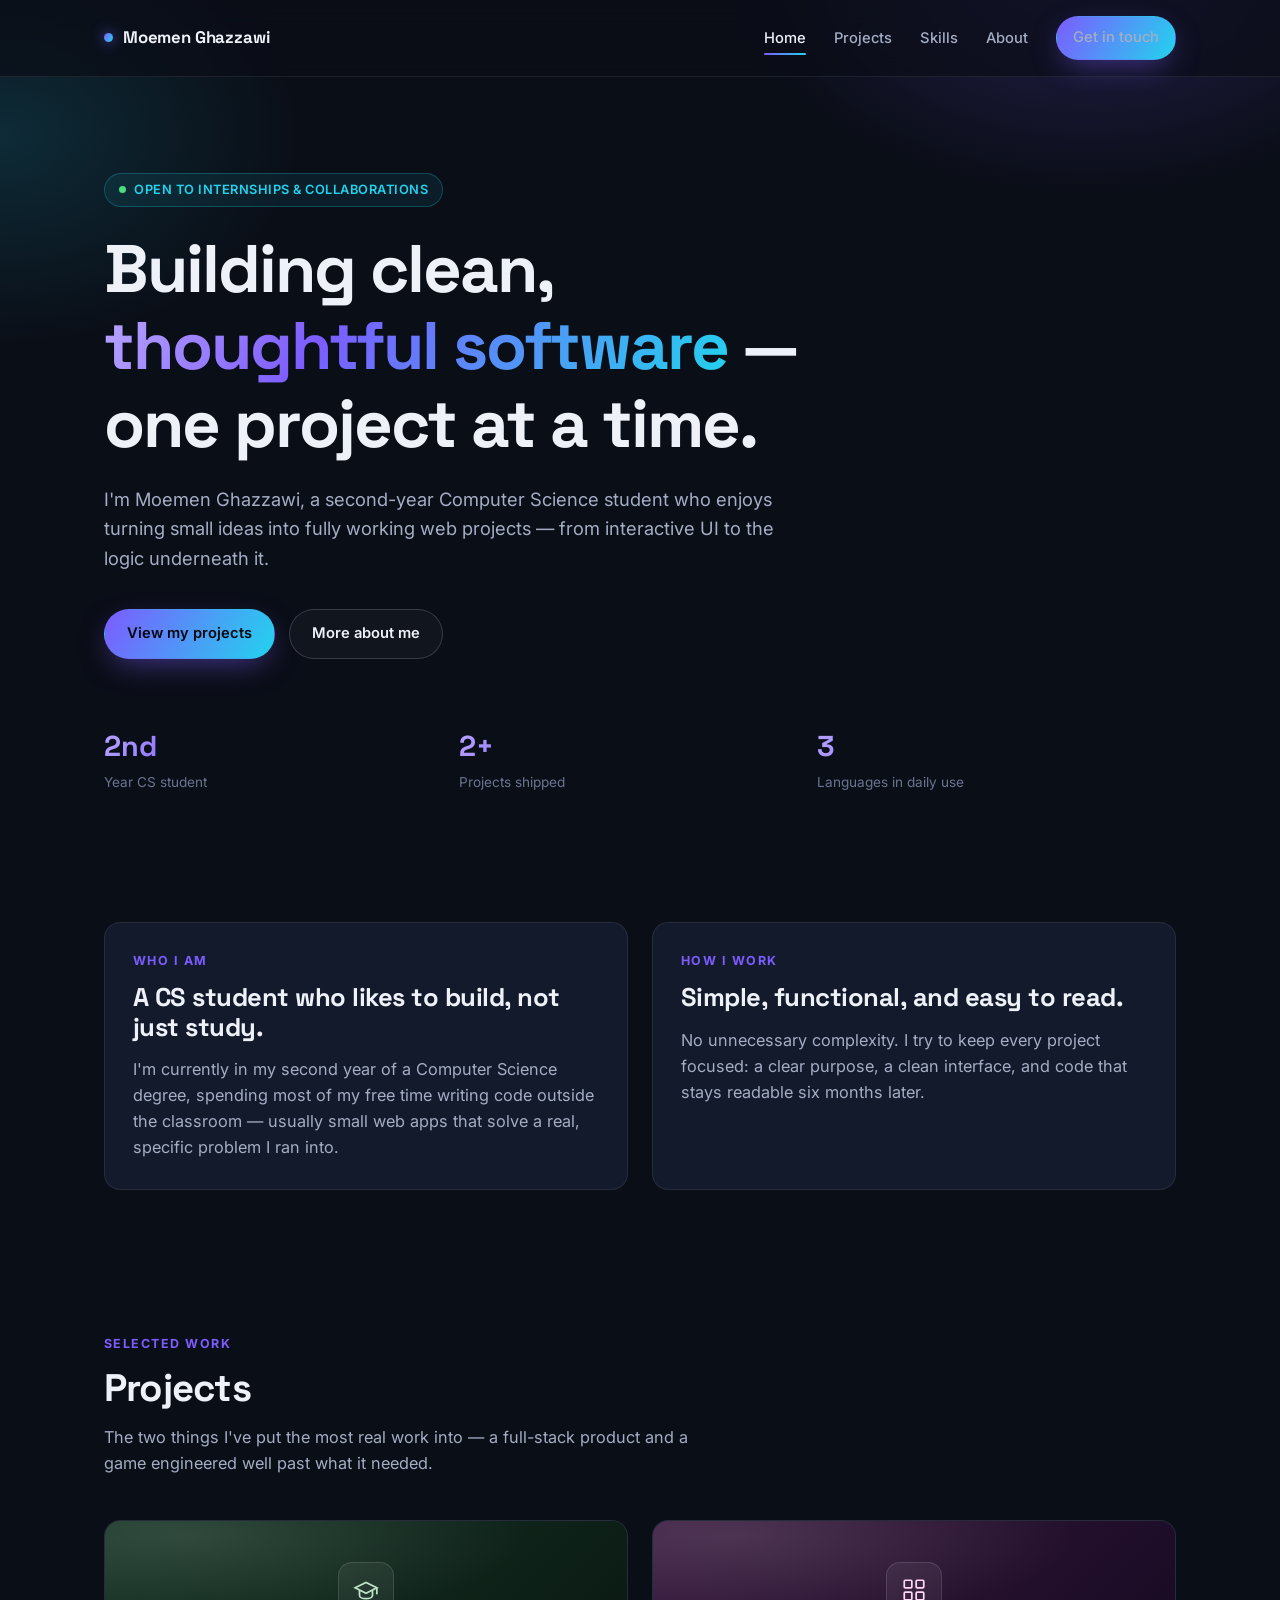
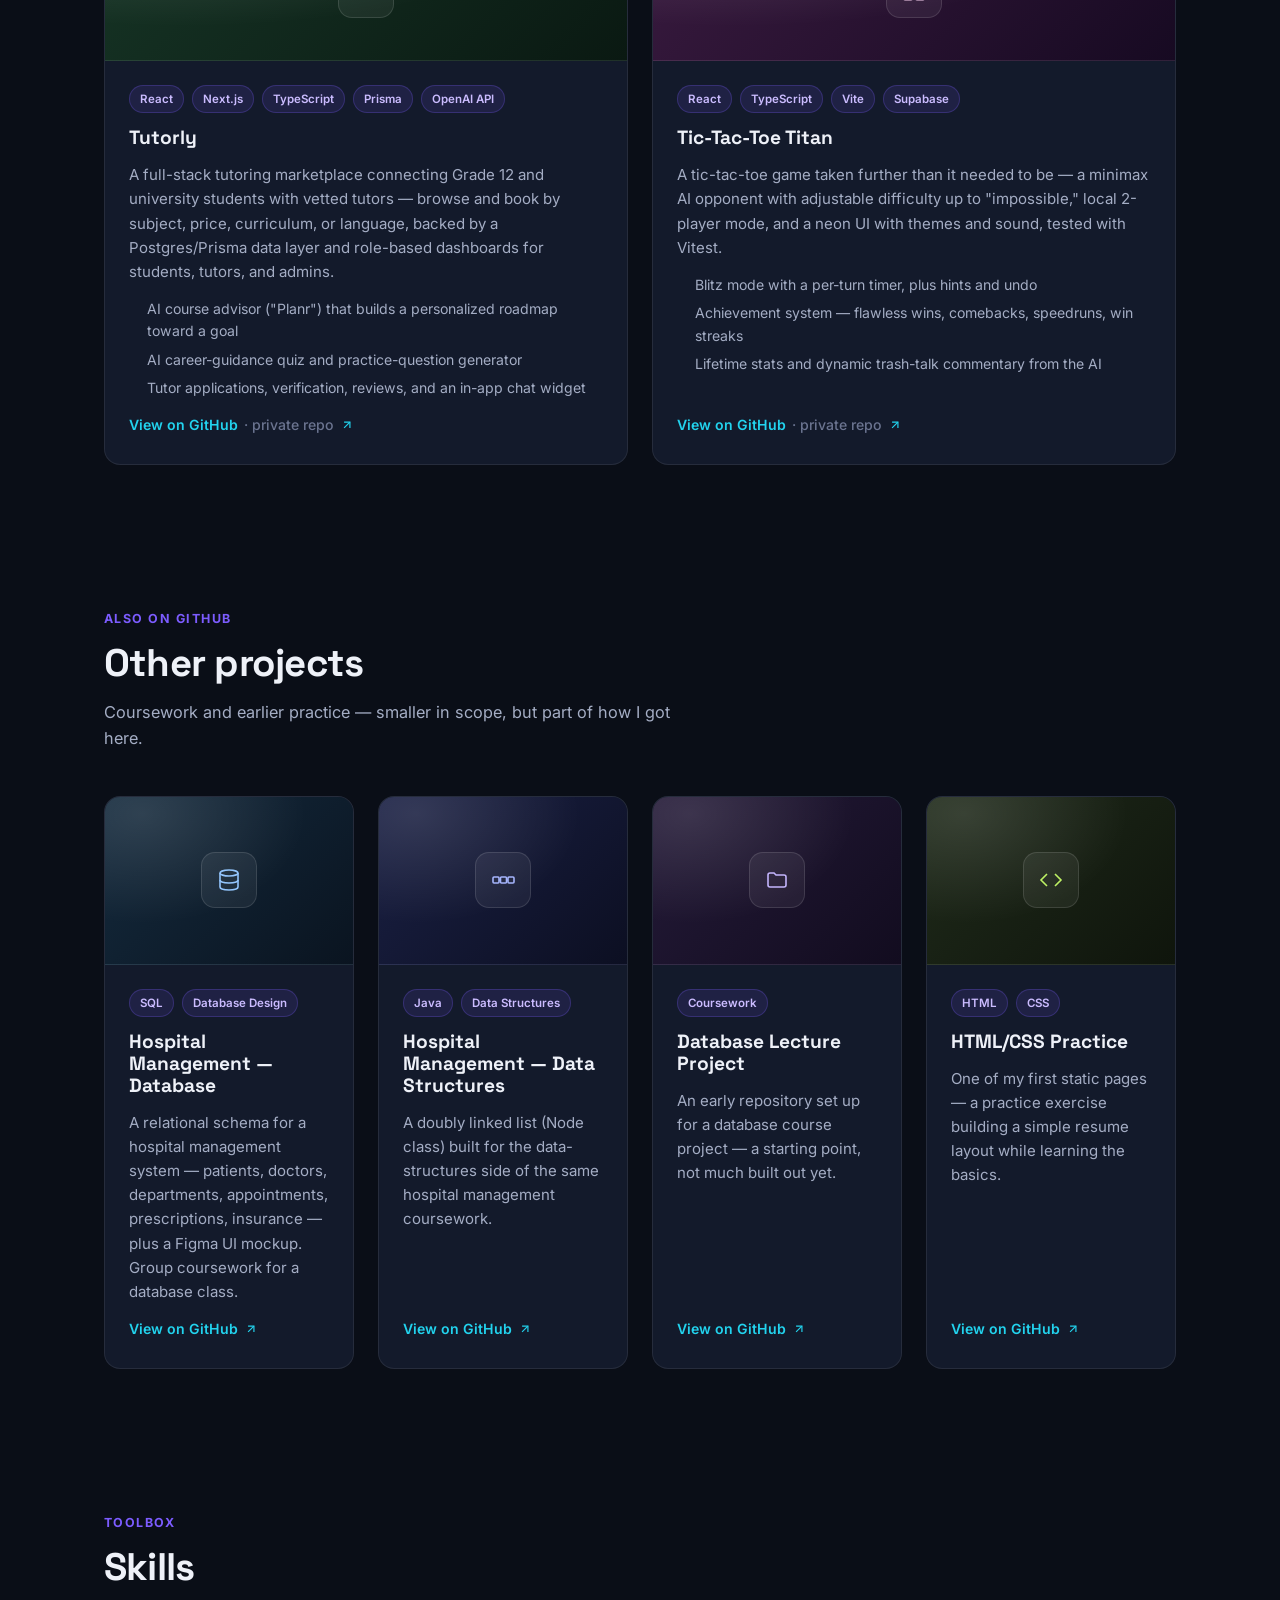
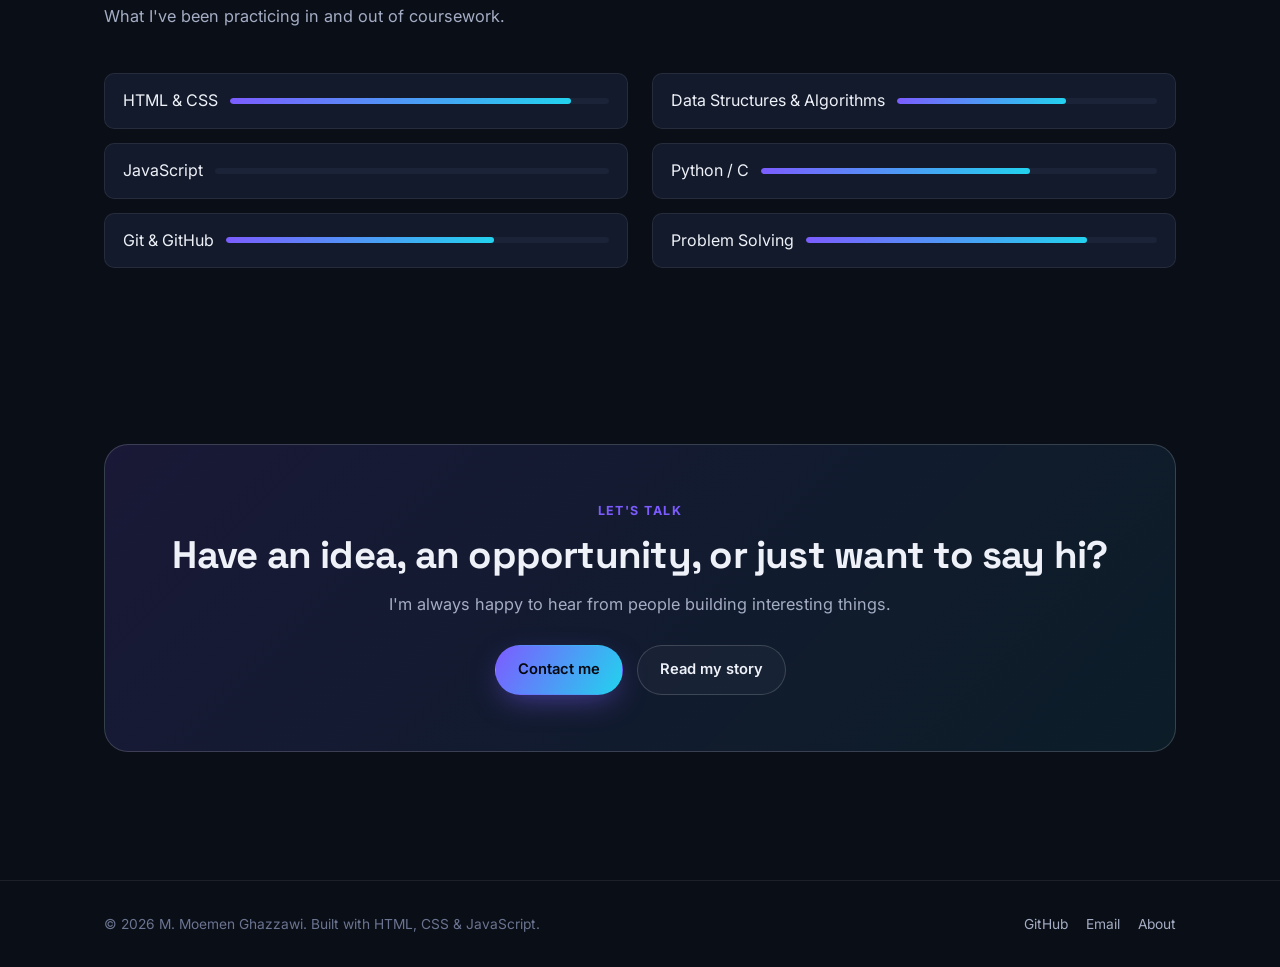
==== commit 9df1922c: "Add remaining GitHub projects as an "Other projects" section Adds the rest of the public repos on th" ====
--- a/index.html
+++ b/index.html
@@ -136,6 +136,84 @@
     </div>
   </section>
 
+  <section class="section section--tight" id="more-projects">
+    <div class="container">
+      <div class="section__head reveal">
+        <span class="section__kicker">Also on GitHub</span>
+        <h2 class="section__title">Other projects</h2>
+        <p class="section__desc">Coursework and earlier practice — smaller in scope, but part of how I got here.</p>
+      </div>
+
+      <div class="grid grid--4">
+
+        <a href="https://github.com/promoe04/databse_lab_project" target="_blank" rel="noopener" class="card project-card reveal">
+          <div class="project-card__thumb thumb--hospital-db">
+            <div class="thumb-icon">
+              <svg width="24" height="24" viewBox="0 0 24 24" fill="none" stroke="#93c5fd" stroke-width="1.6"><ellipse cx="12" cy="5" rx="9" ry="3"/><path d="M3 5v14c0 1.7 4 3 9 3s9-1.3 9-3V5"/><path d="M3 12c0 1.7 4 3 9 3s9-1.3 9-3"/></svg>
+            </div>
+          </div>
+          <div class="project-card__body">
+            <div class="project-card__tags"><span class="tag">SQL</span><span class="tag">Database Design</span></div>
+            <h3 class="project-card__title">Hospital Management — Database</h3>
+            <p class="project-card__desc">A relational schema for a hospital management system — patients, doctors, departments, appointments, prescriptions, insurance — plus a Figma UI mockup. Group coursework for a database class.</p>
+            <span class="project-card__link">View on GitHub
+              <svg width="14" height="14" viewBox="0 0 24 24" fill="none" stroke="currentColor" stroke-width="2"><line x1="7" y1="17" x2="17" y2="7"/><polyline points="7 7 17 7 17 17"/></svg>
+            </span>
+          </div>
+        </a>
+
+        <a href="https://github.com/promoe04/dsproject" target="_blank" rel="noopener" class="card project-card reveal">
+          <div class="project-card__thumb thumb--hospital-ds">
+            <div class="thumb-icon">
+              <svg width="24" height="24" viewBox="0 0 24 24" fill="none" stroke="#a5b4fc" stroke-width="1.6"><rect x="2" y="9" width="6" height="6" rx="1"/><rect x="9.5" y="9" width="6" height="6" rx="1"/><rect x="17" y="9" width="6" height="6" rx="1"/><path d="M8 12h1.5M15.5 12H17"/></svg>
+            </div>
+          </div>
+          <div class="project-card__body">
+            <div class="project-card__tags"><span class="tag">Java</span><span class="tag">Data Structures</span></div>
+            <h3 class="project-card__title">Hospital Management — Data Structures</h3>
+            <p class="project-card__desc">A doubly linked list (Node class) built for the data-structures side of the same hospital management coursework.</p>
+            <span class="project-card__link">View on GitHub
+              <svg width="14" height="14" viewBox="0 0 24 24" fill="none" stroke="currentColor" stroke-width="2"><line x1="7" y1="17" x2="17" y2="7"/><polyline points="7 7 17 7 17 17"/></svg>
+            </span>
+          </div>
+        </a>
+
+        <a href="https://github.com/promoe04/databaselecproj" target="_blank" rel="noopener" class="card project-card reveal">
+          <div class="project-card__thumb thumb--dblec">
+            <div class="thumb-icon">
+              <svg width="24" height="24" viewBox="0 0 24 24" fill="none" stroke="#c4b5fd" stroke-width="1.6"><path d="M3 7a2 2 0 0 1 2-2h4l2 2h8a2 2 0 0 1 2 2v8a2 2 0 0 1-2 2H5a2 2 0 0 1-2-2V7Z"/></svg>
+            </div>
+          </div>
+          <div class="project-card__body">
+            <div class="project-card__tags"><span class="tag">Coursework</span></div>
+            <h3 class="project-card__title">Database Lecture Project</h3>
+            <p class="project-card__desc">An early repository set up for a database course project — a starting point, not much built out yet.</p>
+            <span class="project-card__link">View on GitHub
+              <svg width="14" height="14" viewBox="0 0 24 24" fill="none" stroke="currentColor" stroke-width="2"><line x1="7" y1="17" x2="17" y2="7"/><polyline points="7 7 17 7 17 17"/></svg>
+            </span>
+          </div>
+        </a>
+
+        <a href="https://github.com/promoe04/trial2" target="_blank" rel="noopener" class="card project-card reveal">
+          <div class="project-card__thumb thumb--practice">
+            <div class="thumb-icon">
+              <svg width="24" height="24" viewBox="0 0 24 24" fill="none" stroke="#bef264" stroke-width="1.6"><polyline points="16 18 22 12 16 6"/><polyline points="8 6 2 12 8 18"/></svg>
+            </div>
+          </div>
+          <div class="project-card__body">
+            <div class="project-card__tags"><span class="tag">HTML</span><span class="tag">CSS</span></div>
+            <h3 class="project-card__title">HTML/CSS Practice</h3>
+            <p class="project-card__desc">One of my first static pages — a practice exercise building a simple resume layout while learning the basics.</p>
+            <span class="project-card__link">View on GitHub
+              <svg width="14" height="14" viewBox="0 0 24 24" fill="none" stroke="currentColor" stroke-width="2"><line x1="7" y1="17" x2="17" y2="7"/><polyline points="7 7 17 7 17 17"/></svg>
+            </span>
+          </div>
+        </a>
+
+      </div>
+    </div>
+  </section>
+
   <section class="section" id="skills">
     <div class="container">
       <div class="section__head reveal">
--- a/assets/css/style.css
+++ b/assets/css/style.css
@@ -358,7 +358,7 @@
 }
 
 .project-card__title { font-size: 1.2rem; font-weight: 700; }
-.project-card__desc { color: var(--text-dim); font-size: 0.94rem; }
+.project-card__desc { color: var(--text-dim); font-size: 0.94rem; flex: 1; }
 
 .project-card__features {
   margin: 0;
@@ -371,6 +371,8 @@
   flex: 1;
 }
 
+.project-card--major .project-card__desc { flex: none; }
+
 .project-card__features li::marker { color: var(--accent-2); }
 
 .project-card__link {
@@ -393,6 +395,10 @@
 /* Thumb variants (pure CSS illustrations, no external images) */
 .thumb--tutorly { background: linear-gradient(135deg, #163425, #0a1912); }
 .thumb--titan { background: linear-gradient(135deg, #391a3f, #170a22); }
+.thumb--hospital-db { background: linear-gradient(135deg, #142a3d, #0a1420); }
+.thumb--hospital-ds { background: linear-gradient(135deg, #1a2044, #0c0f22); }
+.thumb--dblec { background: linear-gradient(135deg, #241a38, #120c1f); }
+.thumb--practice { background: linear-gradient(135deg, #1f2a1a, #0f150c); }
 
 .project-card--major .project-card__thumb { height: 140px; }
 
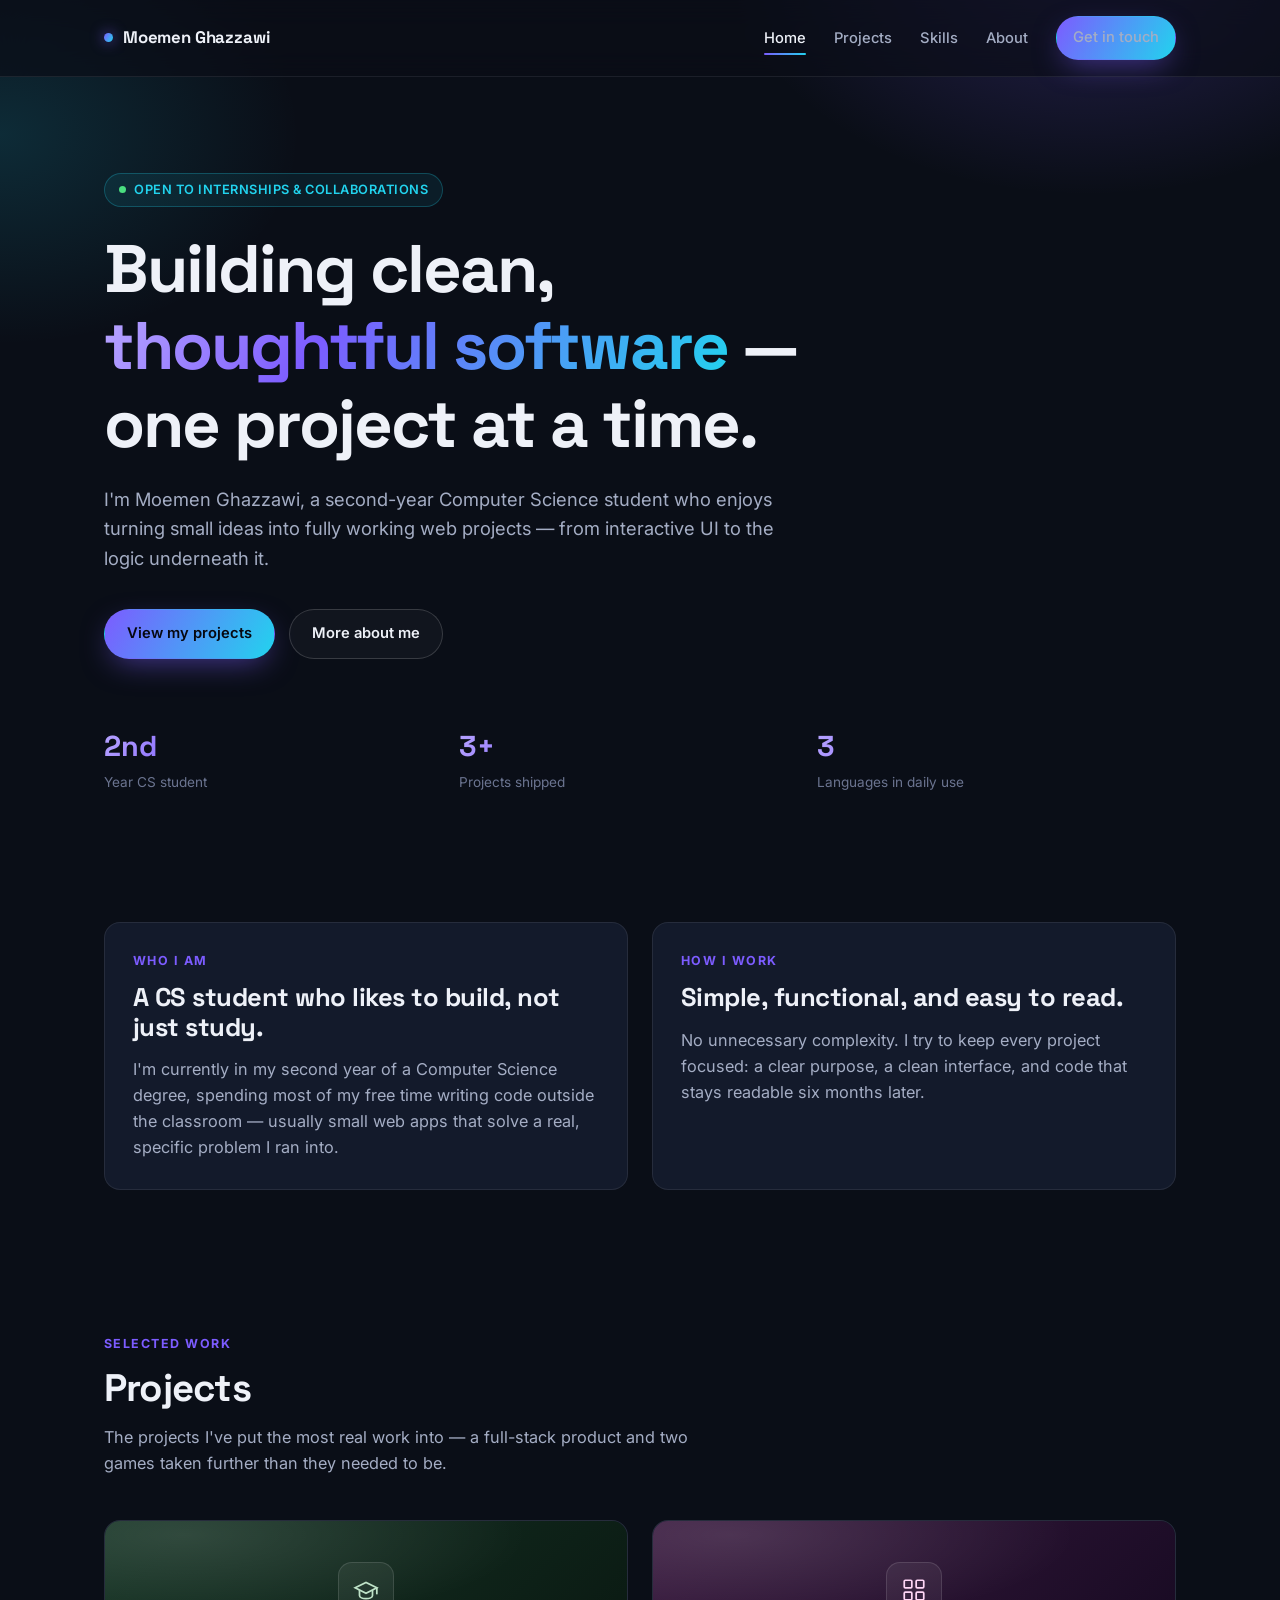
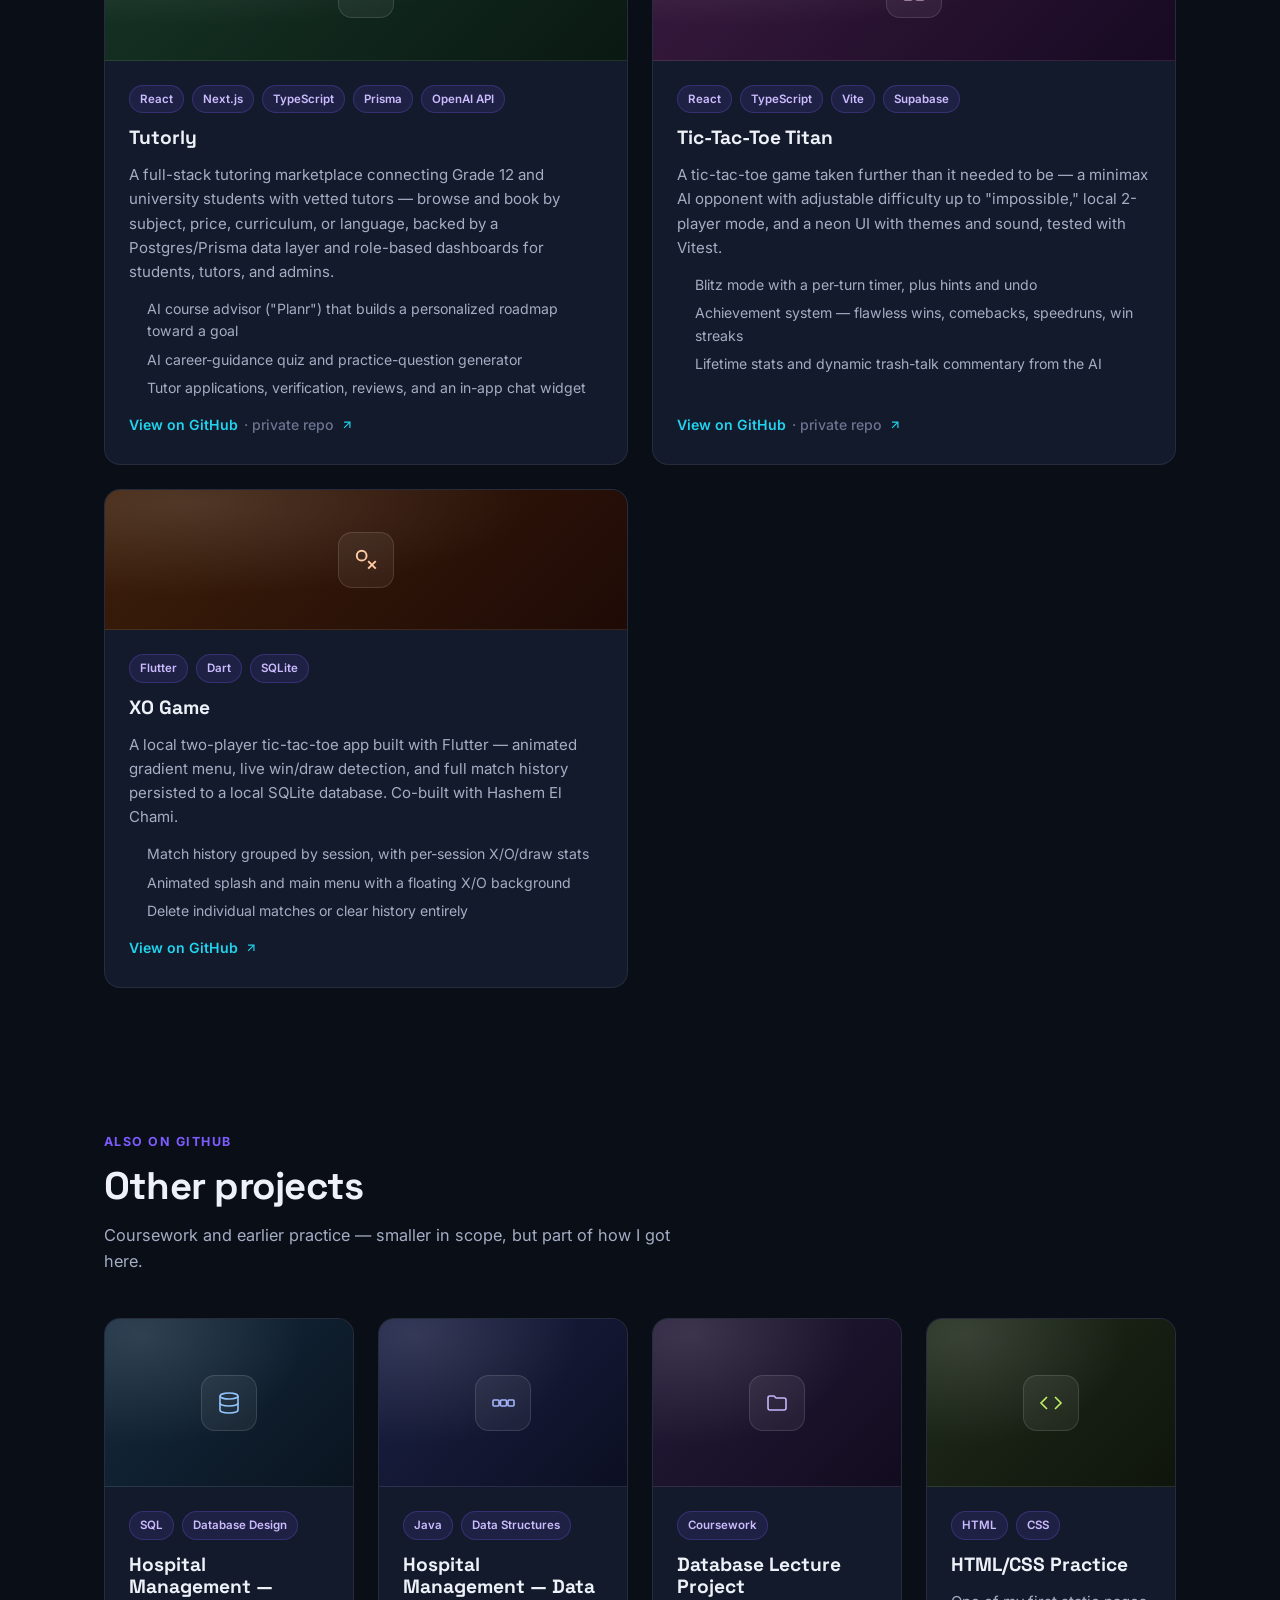
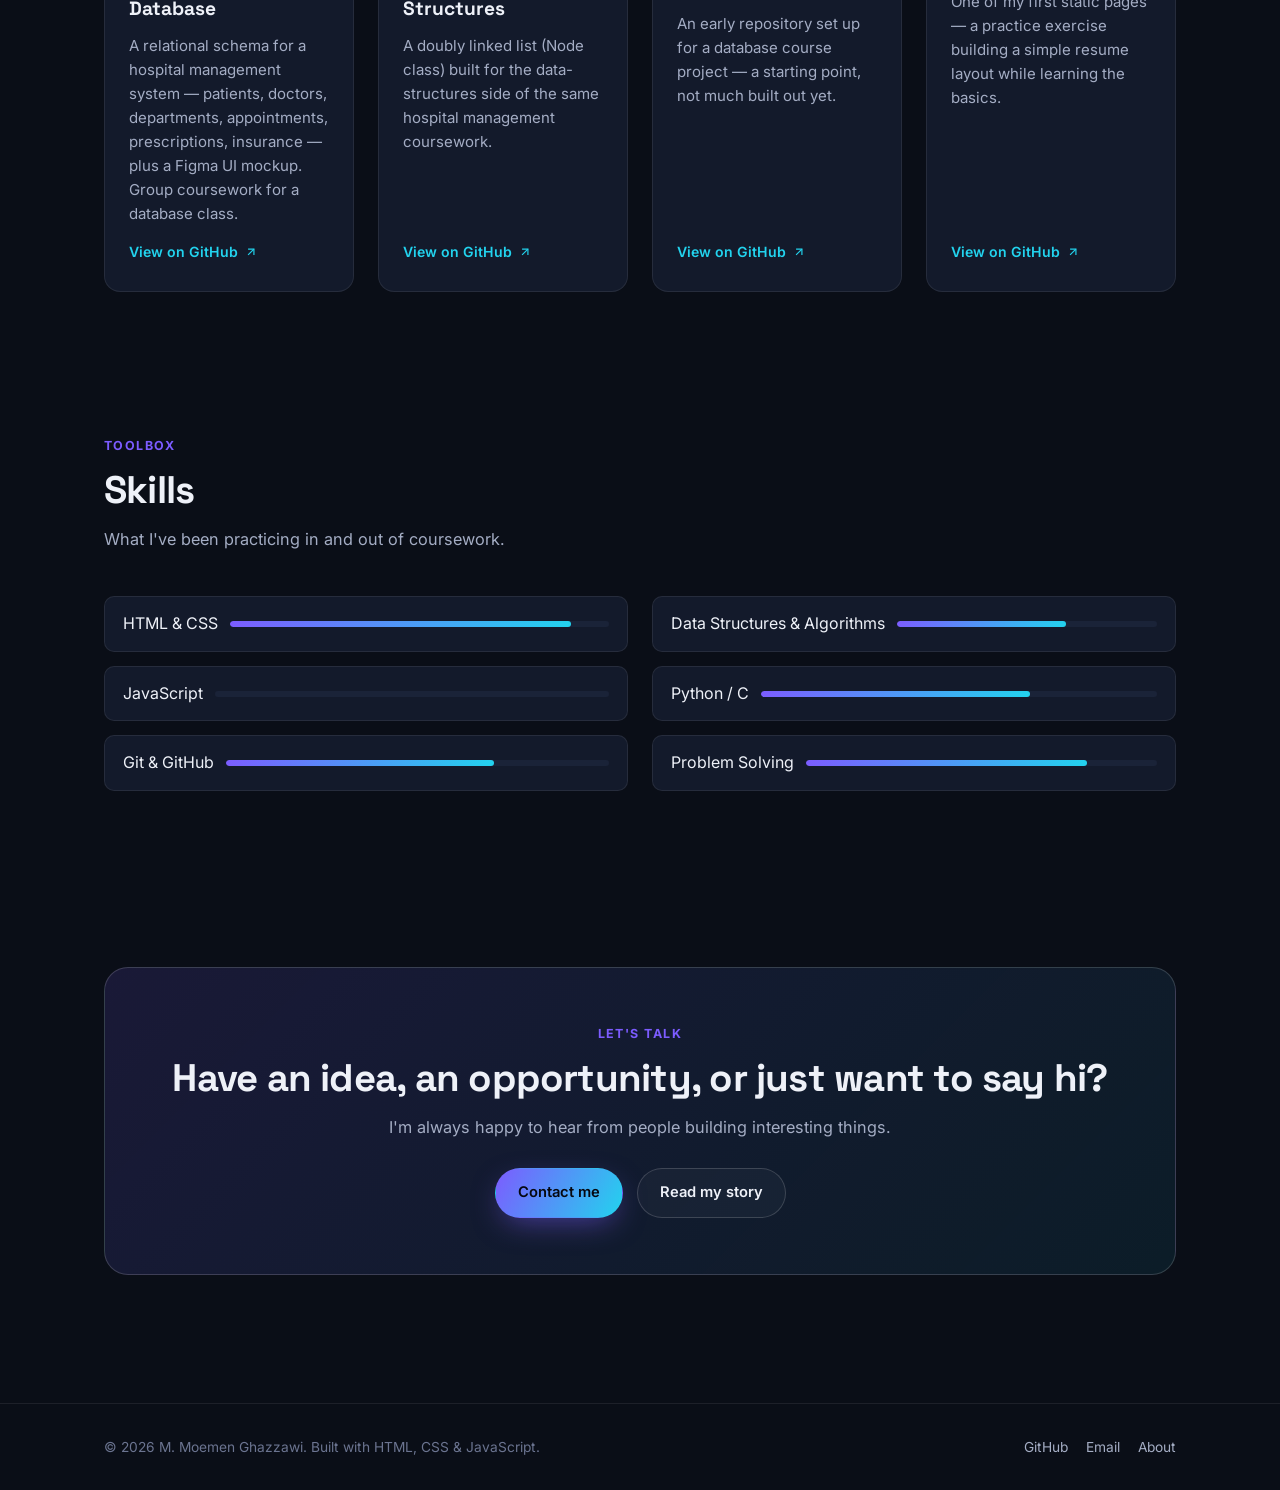
==== commit a1dd6c3e: "Add XO Game (Flutter) as a third featured project A Flutter/Dart tic-tac-toe app co-built with Hashe" ====
--- a/index.html
+++ b/index.html
@@ -44,7 +44,7 @@
     </div>
     <div class="hero__stats">
       <div class="hero__stat"><b>2nd</b><span>Year CS student</span></div>
-      <div class="hero__stat"><b>2+</b><span>Projects shipped</span></div>
+      <div class="hero__stat"><b>3+</b><span>Projects shipped</span></div>
       <div class="hero__stat"><b>3</b><span>Languages in daily use</span></div>
     </div>
   </div>
@@ -81,7 +81,7 @@
       <div class="section__head reveal">
         <span class="section__kicker">Selected work</span>
         <h2 class="section__title">Projects</h2>
-        <p class="section__desc">The two things I've put the most real work into — a full-stack product and a game engineered well past what it needed.</p>
+        <p class="section__desc">The projects I've put the most real work into — a full-stack product and two games taken further than they needed to be.</p>
       </div>
 
       <div class="grid grid--2">
@@ -132,6 +132,29 @@
           </div>
         </a>
 
+        <a href="https://github.com/HashEm-Un/xo_testing" target="_blank" rel="noopener" class="card project-card project-card--major reveal">
+          <div class="project-card__thumb thumb--xo">
+            <div class="thumb-icon">
+              <svg width="26" height="26" viewBox="0 0 24 24" fill="none" stroke="#ffcba4" stroke-width="1.8"><circle cx="8" cy="8" r="4.5"/><path d="M14 13l7 7M21 13l-7 7"/></svg>
+            </div>
+          </div>
+          <div class="project-card__body">
+            <div class="project-card__tags">
+              <span class="tag">Flutter</span><span class="tag">Dart</span><span class="tag">SQLite</span>
+            </div>
+            <h3 class="project-card__title">XO Game</h3>
+            <p class="project-card__desc">A local two-player tic-tac-toe app built with Flutter — animated gradient menu, live win/draw detection, and full match history persisted to a local SQLite database. Co-built with Hashem El Chami.</p>
+            <ul class="project-card__features">
+              <li>Match history grouped by session, with per-session X/O/draw stats</li>
+              <li>Animated splash and main menu with a floating X/O background</li>
+              <li>Delete individual matches or clear history entirely</li>
+            </ul>
+            <span class="project-card__link">View on GitHub
+              <svg width="14" height="14" viewBox="0 0 24 24" fill="none" stroke="currentColor" stroke-width="2"><line x1="7" y1="17" x2="17" y2="7"/><polyline points="7 7 17 7 17 17"/></svg>
+            </span>
+          </div>
+        </a>
+
       </div>
     </div>
   </section>
--- a/assets/css/style.css
+++ b/assets/css/style.css
@@ -395,6 +395,7 @@
 /* Thumb variants (pure CSS illustrations, no external images) */
 .thumb--tutorly { background: linear-gradient(135deg, #163425, #0a1912); }
 .thumb--titan { background: linear-gradient(135deg, #391a3f, #170a22); }
+.thumb--xo { background: linear-gradient(135deg, #3d1f0a, #1f0a06); }
 .thumb--hospital-db { background: linear-gradient(135deg, #142a3d, #0a1420); }
 .thumb--hospital-ds { background: linear-gradient(135deg, #1a2044, #0c0f22); }
 .thumb--dblec { background: linear-gradient(135deg, #241a38, #120c1f); }
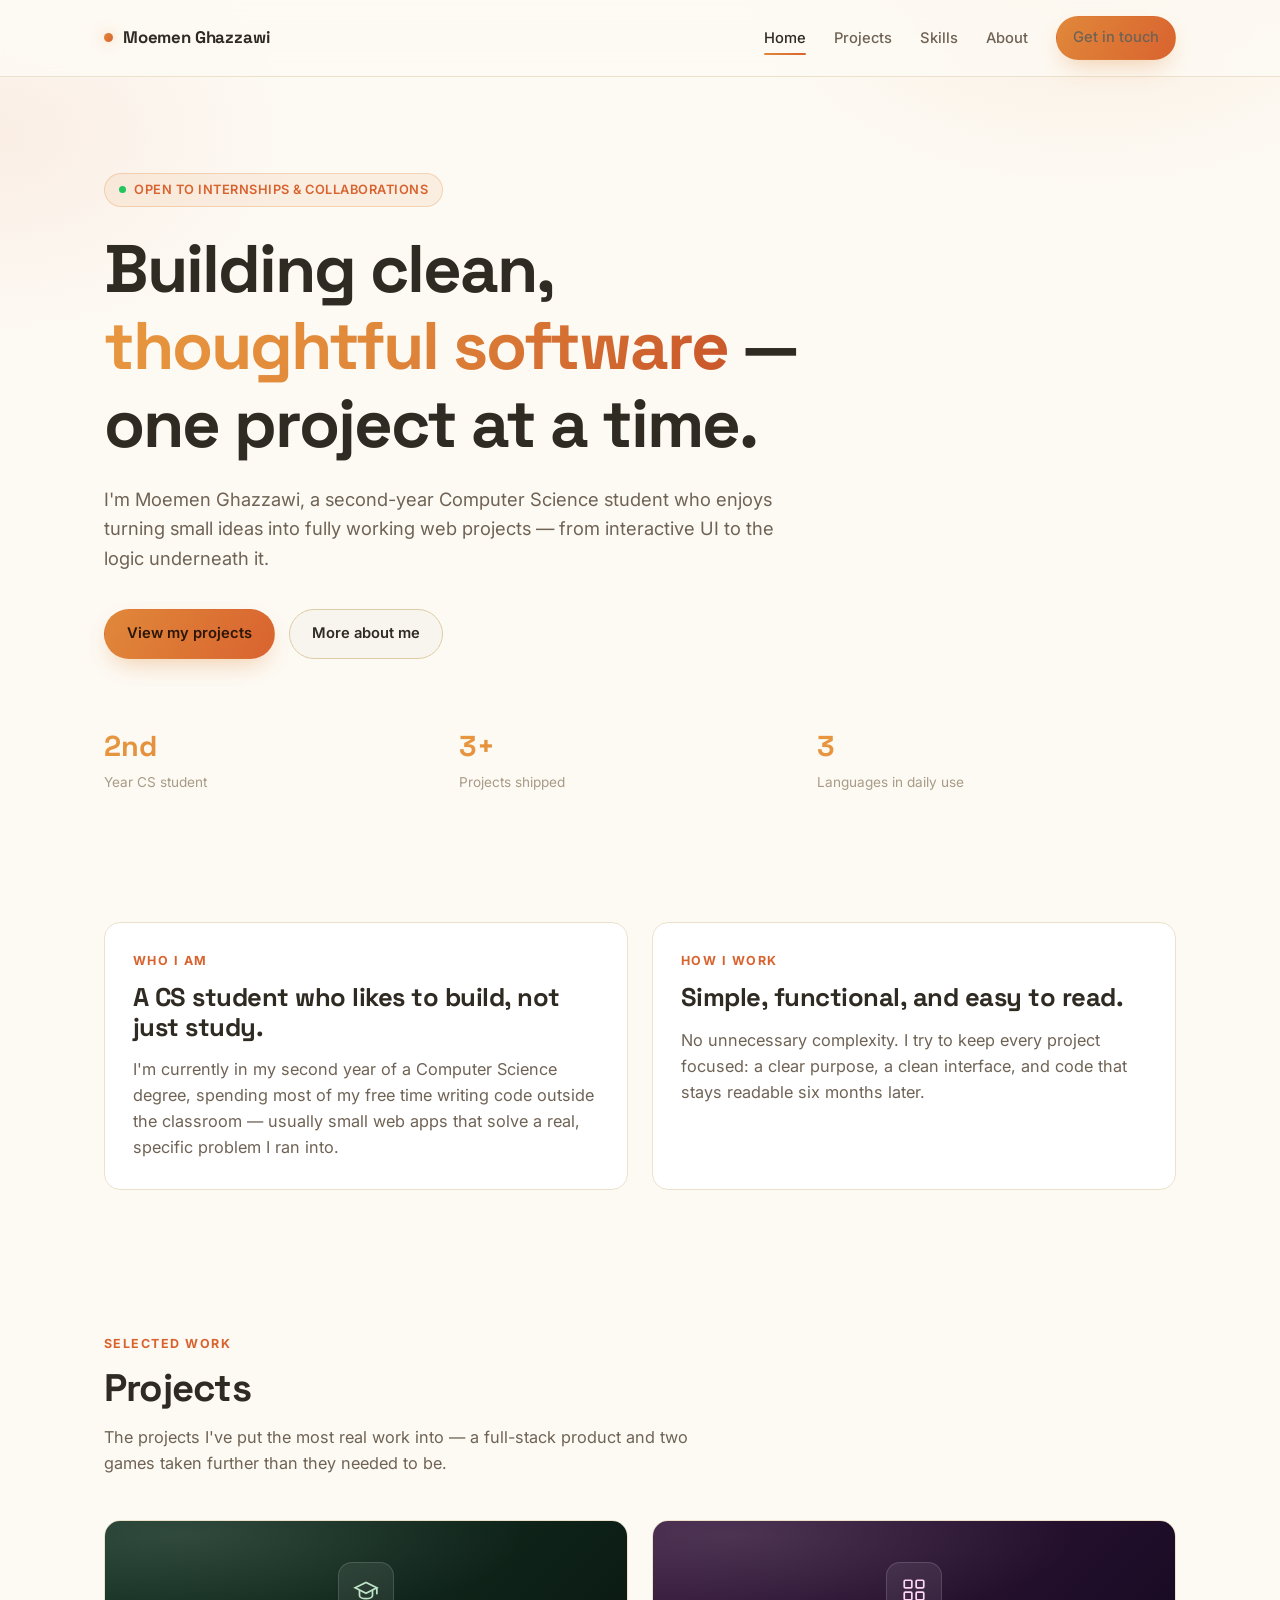
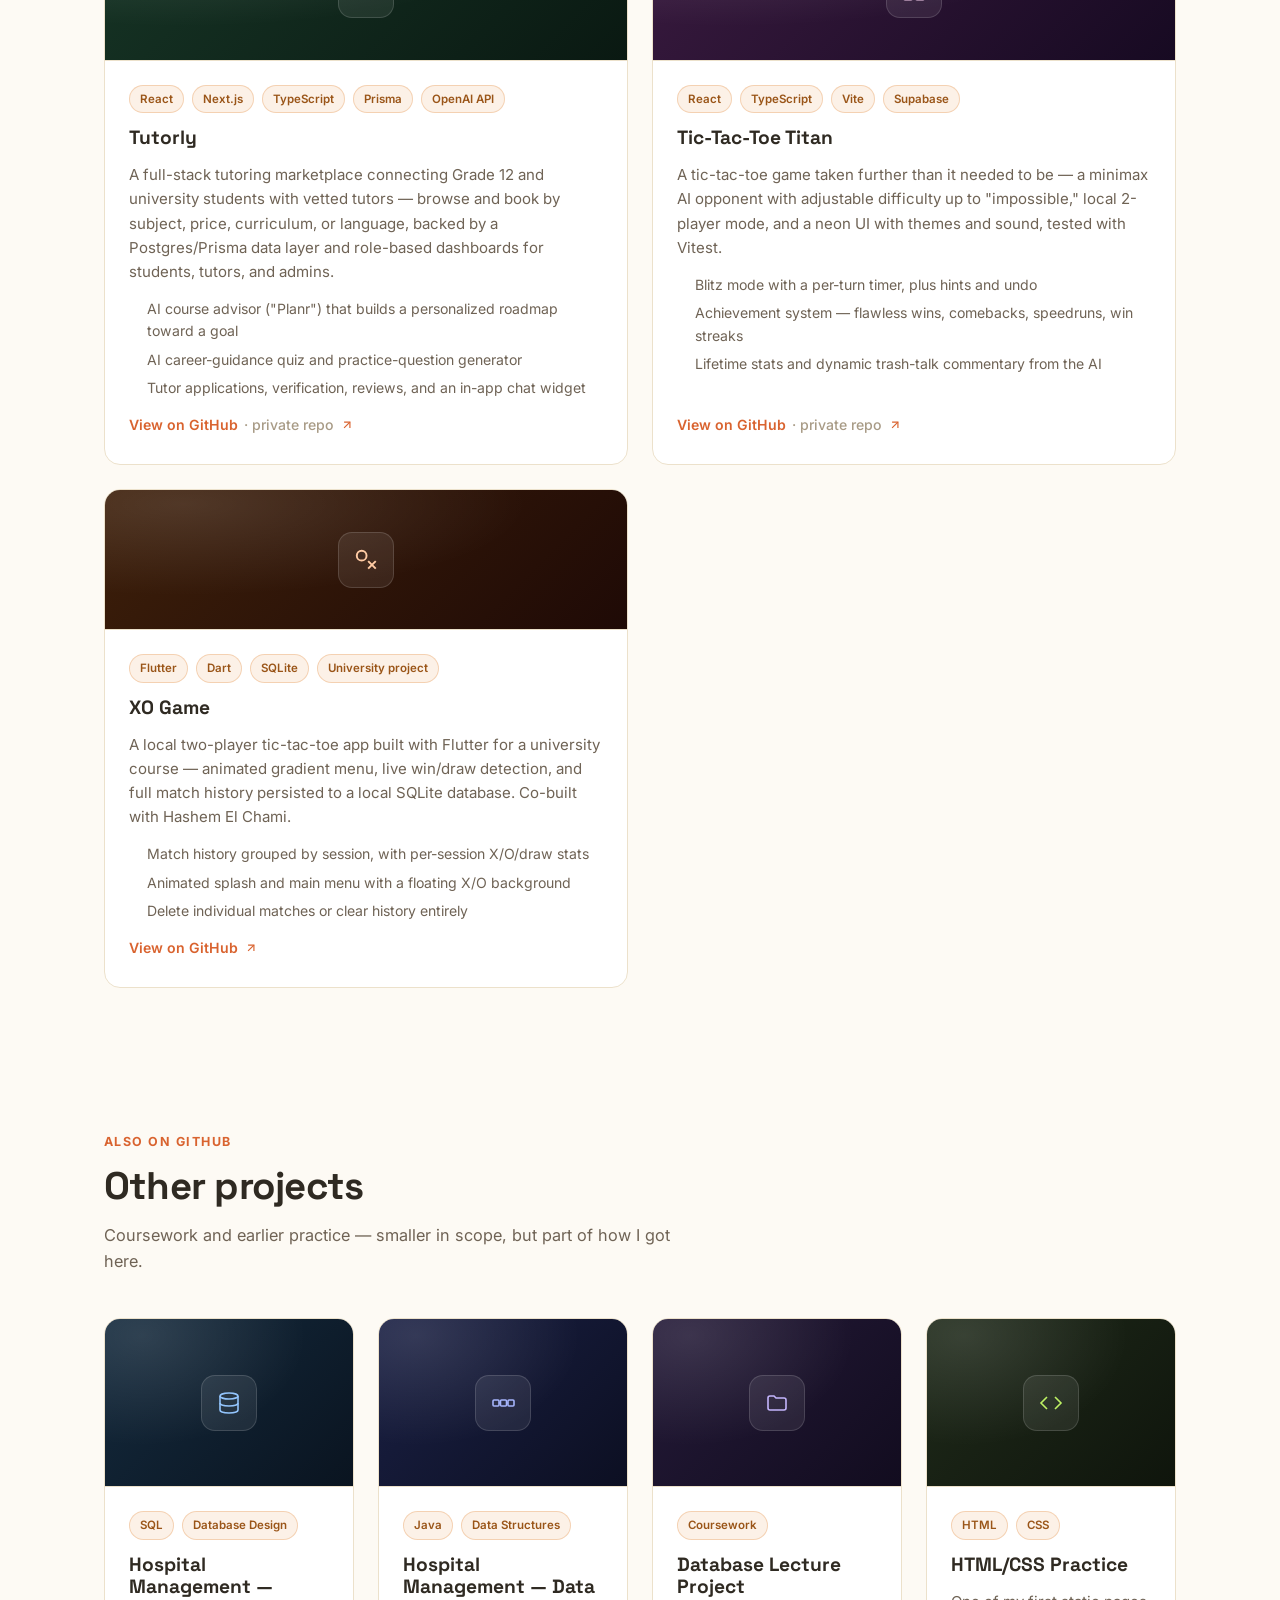
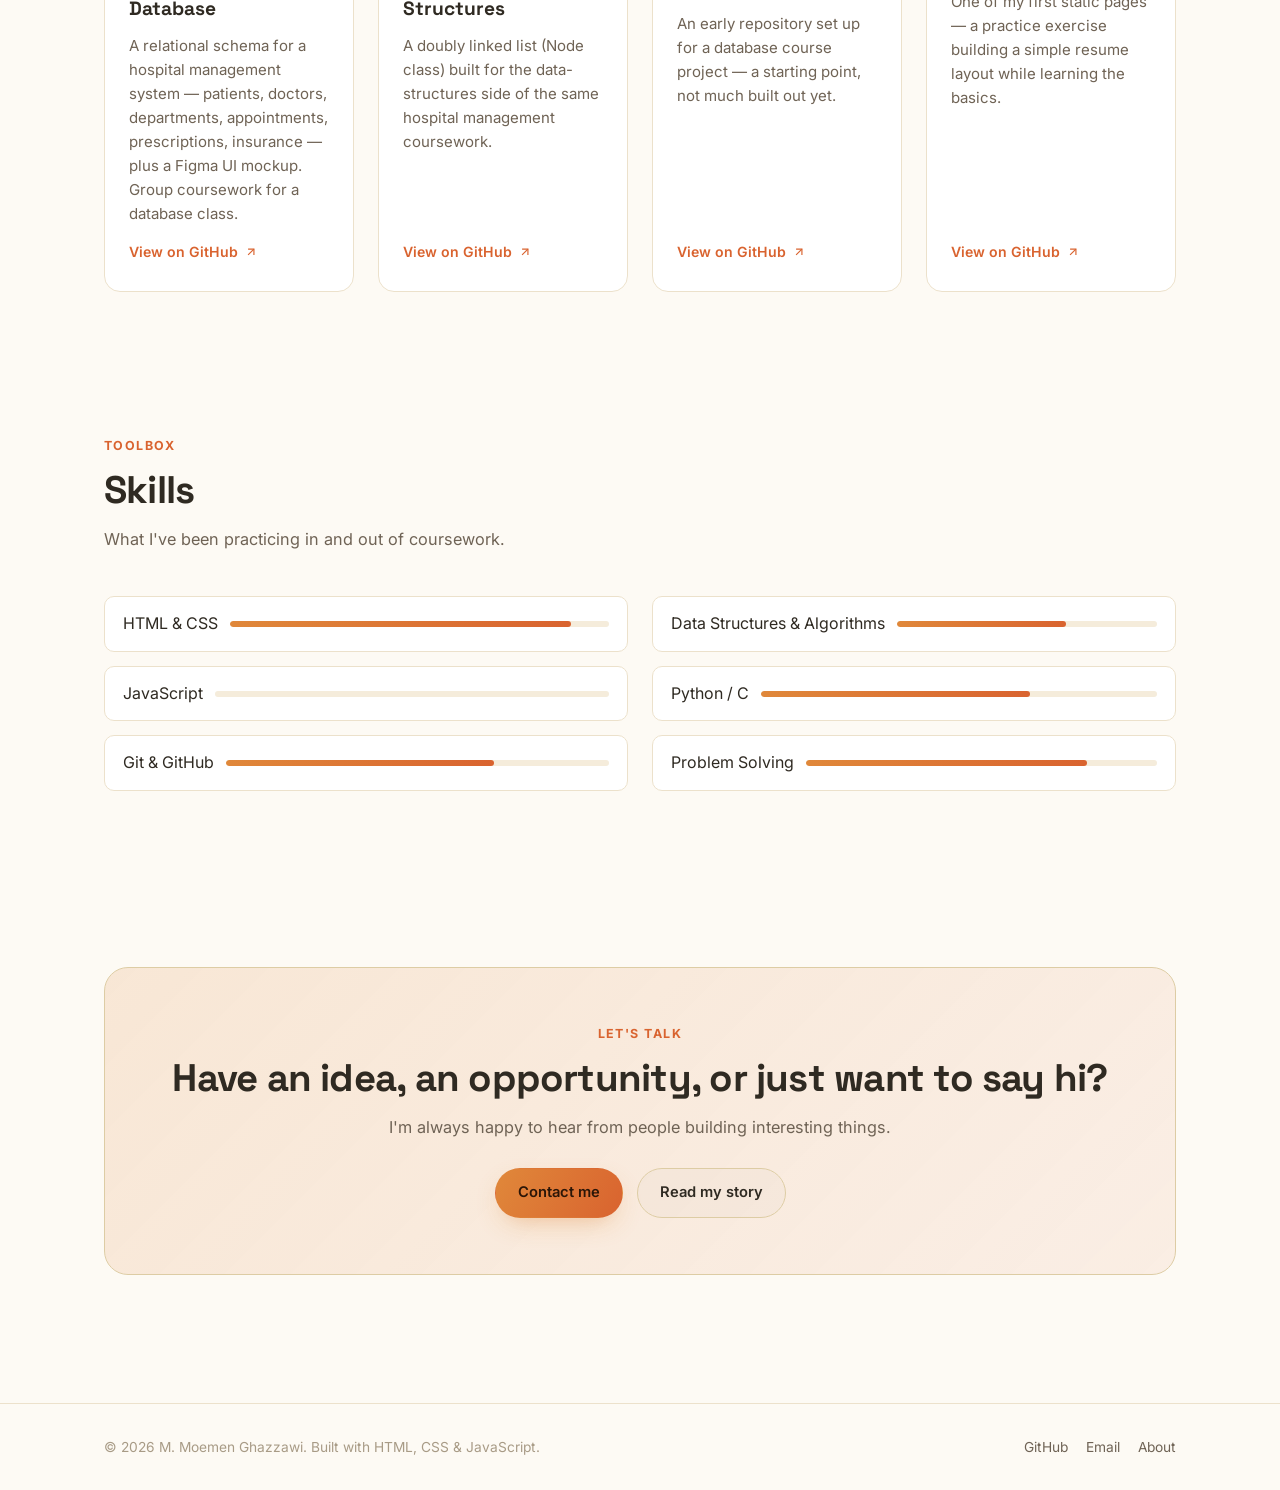
==== commit 0c2d0573: "Switch to a light, warm theme; note XO Game as a university project Replaces the dark neon-purple de" ====
--- a/index.html
+++ b/index.html
@@ -5,7 +5,7 @@
 <meta name="viewport" content="width=device-width, initial-scale=1.0">
 <title>Moemen Ghazzawi — Portfolio</title>
 <meta name="description" content="M. Moemen Ghazzawi — second-year Computer Science student. Explore projects, skills, and ways to get in touch.">
-<link rel="icon" href="data:image/svg+xml,<svg xmlns=%22http://www.w3.org/2000/svg%22 viewBox=%220 0 100 100%22><defs><linearGradient id=%22g%22 x1=%220%22 y1=%220%22 x2=%221%22 y2=%221%22><stop offset=%220%22 stop-color=%22%237c5cff%22/><stop offset=%221%22 stop-color=%22%2322d3ee%22/></linearGradient></defs><rect width=%22100%22 height=%22100%22 rx=%2224%22 fill=%22url(%23g)%22/><text x=%2250%22 y=%2266%22 font-size=%2255%22 font-family=%22Arial%22 font-weight=%22700%22 fill=%22%230a0e17%22 text-anchor=%22middle%22>M</text></svg>">
+<link rel="icon" href="data:image/svg+xml,<svg xmlns=%22http://www.w3.org/2000/svg%22 viewBox=%220 0 100 100%22><defs><linearGradient id=%22g%22 x1=%220%22 y1=%220%22 x2=%221%22 y2=%221%22><stop offset=%220%22 stop-color=%22%23e8973f%22/><stop offset=%221%22 stop-color=%22%23c9552a%22/></linearGradient></defs><rect width=%22100%22 height=%22100%22 rx=%2224%22 fill=%22url(%23g)%22/><text x=%2250%22 y=%2266%22 font-size=%2255%22 font-family=%22Arial%22 font-weight=%22700%22 fill=%22%23fffaf0%22 text-anchor=%22middle%22>M</text></svg>">
 <link rel="preconnect" href="https://fonts.googleapis.com">
 <link rel="preconnect" href="https://fonts.gstatic.com" crossorigin>
 <link href="https://fonts.googleapis.com/css2?family=Inter:wght@400;500;600;700&family=Space+Grotesk:wght@500;700&display=swap" rel="stylesheet">
@@ -140,10 +140,10 @@
           </div>
           <div class="project-card__body">
             <div class="project-card__tags">
-              <span class="tag">Flutter</span><span class="tag">Dart</span><span class="tag">SQLite</span>
+              <span class="tag">Flutter</span><span class="tag">Dart</span><span class="tag">SQLite</span><span class="tag">University project</span>
             </div>
             <h3 class="project-card__title">XO Game</h3>
-            <p class="project-card__desc">A local two-player tic-tac-toe app built with Flutter — animated gradient menu, live win/draw detection, and full match history persisted to a local SQLite database. Co-built with Hashem El Chami.</p>
+            <p class="project-card__desc">A local two-player tic-tac-toe app built with Flutter for a university course — animated gradient menu, live win/draw detection, and full match history persisted to a local SQLite database. Co-built with Hashem El Chami.</p>
             <ul class="project-card__features">
               <li>Match history grouped by session, with per-session X/O/draw stats</li>
               <li>Animated splash and main menu with a floating X/O background</li>
--- a/assets/css/style.css
+++ b/assets/css/style.css
@@ -3,23 +3,22 @@
    ======================================================== */
 
 :root {
-  --bg: #0a0e17;
-  --bg-soft: #0f1524;
-  --surface: #131a2b;
-  --surface-2: #1a2338;
-  --border: rgba(255, 255, 255, 0.08);
-  --border-strong: rgba(255, 255, 255, 0.16);
-  --text: #eef1f8;
-  --text-dim: #a4adc4;
-  --text-faint: #6b7490;
-  --accent: #7c5cff;
-  --accent-2: #22d3ee;
-  --accent-3: #ff5da2;
+  --bg: #fdfaf4;
+  --bg-soft: #f7f0e2;
+  --surface: #ffffff;
+  --surface-2: #f5ecdb;
+  --border: #ece1cb;
+  --border-strong: #ddccA4;
+  --text: #2f2a22;
+  --text-dim: #6f6355;
+  --text-faint: #a89b86;
+  --accent: #e0883a;
+  --accent-2: #d9632f;
   --gradient: linear-gradient(120deg, var(--accent) 0%, var(--accent-2) 100%);
-  --gradient-text: linear-gradient(120deg, #b9a6ff 0%, #7c5cff 35%, #22d3ee 100%);
+  --gradient-text: linear-gradient(120deg, #e8973f 0%, #e0883a 45%, #c9552a 100%);
   --radius: 16px;
   --radius-sm: 10px;
-  --shadow: 0 20px 60px -20px rgba(0, 0, 0, 0.6);
+  --shadow: 0 20px 45px -20px rgba(120, 72, 20, 0.18);
   --maxw: 1120px;
   --font-display: "Space Grotesk", "Inter", system-ui, sans-serif;
   --font-body: "Inter", system-ui, -apple-system, sans-serif;
@@ -47,8 +46,8 @@
   inset: 0;
   z-index: -2;
   background:
-    radial-gradient(600px 400px at 85% -5%, rgba(124, 92, 255, 0.25), transparent 60%),
-    radial-gradient(500px 350px at 0% 15%, rgba(34, 211, 238, 0.15), transparent 60%),
+    radial-gradient(600px 400px at 85% -5%, rgba(224, 136, 58, 0.12), transparent 60%),
+    radial-gradient(500px 350px at 0% 15%, rgba(217, 99, 47, 0.08), transparent 60%),
     var(--bg);
 }
 
@@ -71,7 +70,7 @@
   top: 0;
   z-index: 50;
   backdrop-filter: blur(14px);
-  background: rgba(10, 14, 23, 0.7);
+  background: rgba(253, 250, 244, 0.82);
   border-bottom: 1px solid var(--border);
 }
 
@@ -97,7 +96,7 @@
   height: 9px;
   border-radius: 50%;
   background: var(--gradient);
-  box-shadow: 0 0 14px rgba(124, 92, 255, 0.8);
+  box-shadow: 0 0 14px rgba(224, 136, 58, 0.4);
 }
 
 .nav__links {
@@ -158,19 +157,19 @@
 
 .btn--primary {
   background: var(--gradient);
-  color: #060810;
-  box-shadow: 0 10px 30px -8px rgba(124, 92, 255, 0.55);
-}
-
-.btn--primary:hover { transform: translateY(-2px); box-shadow: 0 16px 36px -8px rgba(124, 92, 255, 0.7); }
+  color: #2b1608;
+  box-shadow: 0 10px 26px -8px rgba(224, 136, 58, 0.45);
+}
+
+.btn--primary:hover { transform: translateY(-2px); box-shadow: 0 16px 32px -8px rgba(224, 136, 58, 0.55); }
 
 .btn--ghost {
-  background: rgba(255, 255, 255, 0.03);
+  background: rgba(0, 0, 0, 0.02);
   color: var(--text);
   border-color: var(--border-strong);
 }
 
-.btn--ghost:hover { background: rgba(255, 255, 255, 0.07); border-color: rgba(255,255,255,0.3); }
+.btn--ghost:hover { background: rgba(0, 0, 0, 0.05); border-color: #c9b78a; }
 
 .btn--sm { padding: 9px 16px; font-size: 0.82rem; }
 
@@ -189,8 +188,8 @@
   letter-spacing: 0.04em;
   text-transform: uppercase;
   color: var(--accent-2);
-  background: rgba(34, 211, 238, 0.08);
-  border: 1px solid rgba(34, 211, 238, 0.25);
+  background: rgba(224, 136, 58, 0.1);
+  border: 1px solid rgba(224, 136, 58, 0.28);
   padding: 6px 14px;
   border-radius: 999px;
   margin-bottom: 24px;
@@ -198,15 +197,15 @@
 
 .hero__eyebrow .pulse {
   width: 7px; height: 7px; border-radius: 50%;
-  background: #4ade80;
-  box-shadow: 0 0 0 0 rgba(74, 222, 128, 0.7);
+  background: #22c55e;
+  box-shadow: 0 0 0 0 rgba(34, 197, 94, 0.6);
   animation: pulse 2s infinite;
 }
 
 @keyframes pulse {
-  0% { box-shadow: 0 0 0 0 rgba(74, 222, 128, 0.6); }
-  70% { box-shadow: 0 0 0 8px rgba(74, 222, 128, 0); }
-  100% { box-shadow: 0 0 0 0 rgba(74, 222, 128, 0); }
+  0% { box-shadow: 0 0 0 0 rgba(34, 197, 94, 0.5); }
+  70% { box-shadow: 0 0 0 8px rgba(34, 197, 94, 0); }
+  100% { box-shadow: 0 0 0 0 rgba(34, 197, 94, 0); }
 }
 
 .hero h1 {
@@ -273,7 +272,7 @@
   font-weight: 700;
   letter-spacing: 0.12em;
   text-transform: uppercase;
-  color: var(--accent);
+  color: var(--accent-2);
   margin-bottom: 12px;
   display: block;
 }
@@ -291,7 +290,7 @@
 
 /* ---------- Cards ---------- */
 .card {
-  background: linear-gradient(180deg, var(--surface), var(--surface));
+  background: var(--surface);
   border: 1px solid var(--border);
   border-radius: var(--radius);
   padding: 28px;
@@ -352,9 +351,9 @@
   font-weight: 600;
   padding: 4px 10px;
   border-radius: 999px;
-  background: rgba(124, 92, 255, 0.12);
-  color: #cbbcff;
-  border: 1px solid rgba(124, 92, 255, 0.25);
+  background: rgba(224, 136, 58, 0.12);
+  color: #9a5518;
+  border: 1px solid rgba(224, 136, 58, 0.3);
 }
 
 .project-card__title { font-size: 1.2rem; font-weight: 700; }
@@ -392,7 +391,9 @@
 .project-card__link svg { transition: transform 0.2s ease; }
 .project-card:hover .project-card__link svg { transform: translate(3px, -3px); }
 
-/* Thumb variants (pure CSS illustrations, no external images) */
+/* Thumb variants (pure CSS illustrations, no external images) —
+   kept as dark "poster" panels so each card gets a colorful focal
+   point against the light page, like a cover photo on a white card. */
 .thumb--tutorly { background: linear-gradient(135deg, #163425, #0a1912); }
 .thumb--titan { background: linear-gradient(135deg, #391a3f, #170a22); }
 .thumb--xo { background: linear-gradient(135deg, #3d1f0a, #1f0a06); }
@@ -407,8 +408,8 @@
   width: 56px; height: 56px;
   display: flex; align-items: center; justify-content: center;
   border-radius: 14px;
-  background: rgba(255,255,255,0.06);
-  border: 1px solid rgba(255,255,255,0.12);
+  background: rgba(255,255,255,0.08);
+  border: 1px solid rgba(255,255,255,0.14);
   position: relative;
   z-index: 1;
 }
@@ -476,7 +477,7 @@
 .cta {
   border-radius: 24px;
   padding: 56px;
-  background: linear-gradient(135deg, rgba(124,92,255,0.14), rgba(34,211,238,0.08));
+  background: linear-gradient(135deg, rgba(224, 136, 58, 0.16), rgba(217, 99, 47, 0.08));
   border: 1px solid var(--border-strong);
   text-align: center;
   position: relative;
@@ -586,7 +587,7 @@
 .field textarea:focus {
   outline: none;
   border-color: var(--accent);
-  box-shadow: 0 0 0 3px rgba(124, 92, 255, 0.18);
+  box-shadow: 0 0 0 3px rgba(224, 136, 58, 0.18);
 }
 
 .contact-card {
@@ -598,8 +599,8 @@
 .contact-card__icon {
   width: 46px; height: 46px;
   border-radius: 12px;
-  background: rgba(124, 92, 255, 0.12);
-  border: 1px solid rgba(124, 92, 255, 0.25);
+  background: rgba(224, 136, 58, 0.12);
+  border: 1px solid rgba(224, 136, 58, 0.3);
   display: flex; align-items: center; justify-content: center;
   color: var(--accent-2);
   flex-shrink: 0;
@@ -615,124 +616,13 @@
   display: none;
 }
 .form-status.is-visible { display: block; }
-.form-status--ok { background: rgba(74, 222, 128, 0.1); border: 1px solid rgba(74, 222, 128, 0.3); color: #86efac; }
-
-/* ---------- Movie ranking project ---------- */
-.movie-app {
-  display: grid;
-  grid-template-columns: 1.1fr 1fr;
-  gap: 28px;
-  align-items: start;
-}
-
-.movie-list { display: flex; flex-direction: column; gap: 12px; }
-
-.movie-row {
-  display: flex;
-  align-items: center;
-  gap: 14px;
-  background: var(--surface);
-  border: 1px solid var(--border);
-  border-radius: var(--radius-sm);
-  padding: 14px 16px;
-}
-
-.movie-row__rank {
-  font-family: var(--font-display);
-  font-weight: 700;
-  font-size: 1.1rem;
-  color: var(--accent-2);
-  width: 28px;
-  text-align: center;
-  flex-shrink: 0;
-}
-
-.movie-row__body { flex: 1; min-width: 0; }
-.movie-row__title { font-weight: 700; }
-.movie-row__meta { font-size: 0.8rem; color: var(--text-faint); margin-top: 2px; }
-
-.movie-row__stars { display: flex; gap: 2px; flex-shrink: 0; }
-.star { cursor: pointer; color: var(--text-faint); transition: color 0.15s ease; }
-.star.is-filled { color: #facc15; }
-
-.movie-row__del {
-  background: none; border: none; color: var(--text-faint); cursor: pointer;
-  width: 30px; height: 30px; border-radius: 8px; display: flex; align-items: center; justify-content: center;
-  transition: background 0.2s ease, color 0.2s ease;
-  flex-shrink: 0;
-}
-.movie-row__del:hover { background: rgba(255, 93, 162, 0.14); color: #ff5da2; }
-
-.empty-state { color: var(--text-faint); font-size: 0.9rem; padding: 24px 0; text-align: center; }
-
-/* ---------- Birthday project ---------- */
-.invite-card {
-  border-radius: 24px;
-  padding: 56px 40px;
-  text-align: center;
-  position: relative;
-  overflow: hidden;
-  background: radial-gradient(120% 120% at 50% 0%, rgba(255, 93, 162, 0.16), transparent 60%), var(--surface);
-  border: 1px solid var(--border-strong);
-}
-
-.invite-card__eyebrow {
-  font-size: 0.8rem;
-  letter-spacing: 0.16em;
-  text-transform: uppercase;
-  color: var(--accent-3);
-  font-weight: 700;
-}
-
-.invite-card h1 {
-  margin-top: 14px;
-  font-size: clamp(2rem, 5vw, 3.2rem);
-}
-
-.invite-card__sub { margin-top: 14px; color: var(--text-dim); font-size: 1.05rem; }
-
-.countdown {
-  display: flex;
-  justify-content: center;
-  gap: 18px;
-  margin-top: 40px;
-  flex-wrap: wrap;
-}
-
-.countdown__unit {
-  background: var(--surface-2);
-  border: 1px solid var(--border-strong);
-  border-radius: var(--radius-sm);
-  padding: 16px 20px;
-  min-width: 88px;
-}
-
-.countdown__num {
-  font-family: var(--font-display);
-  font-size: 2rem;
-  font-weight: 700;
-  background: var(--gradient-text);
-  -webkit-background-clip: text;
-  background-clip: text;
-  color: transparent;
-}
-
-.countdown__label {
-  font-size: 0.72rem;
-  color: var(--text-faint);
-  text-transform: uppercase;
-  letter-spacing: 0.08em;
-  margin-top: 4px;
-}
-
-.confetti-btn { margin-top: 40px; }
+.form-status--ok { background: rgba(34, 197, 94, 0.1); border: 1px solid rgba(34, 197, 94, 0.32); color: #15803d; }
 
 /* ---------- Responsive ---------- */
 @media (max-width: 900px) {
   .grid--3 { grid-template-columns: repeat(2, 1fr); }
   .grid--4 { grid-template-columns: repeat(2, 1fr); }
   .grid--2 { grid-template-columns: 1fr; }
-  .movie-app { grid-template-columns: 1fr; }
 }
 
 @media (max-width: 680px) {
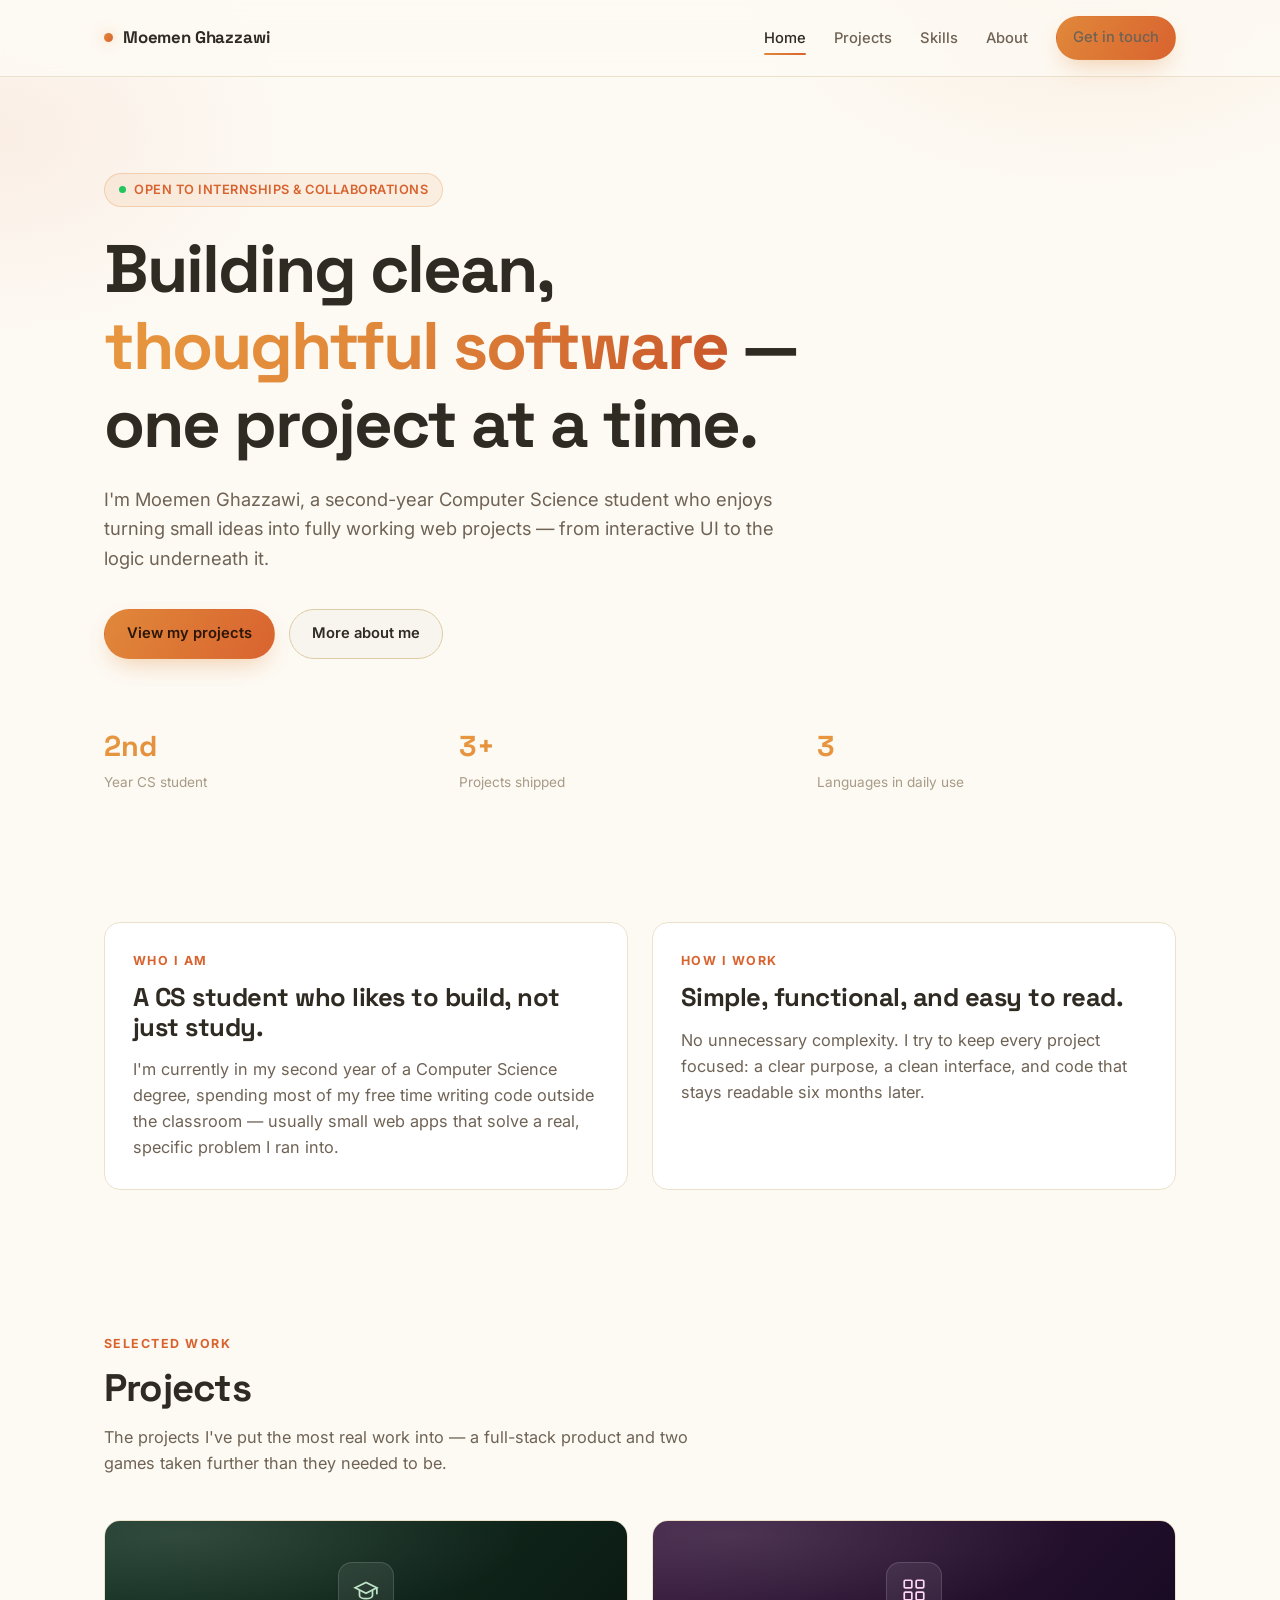
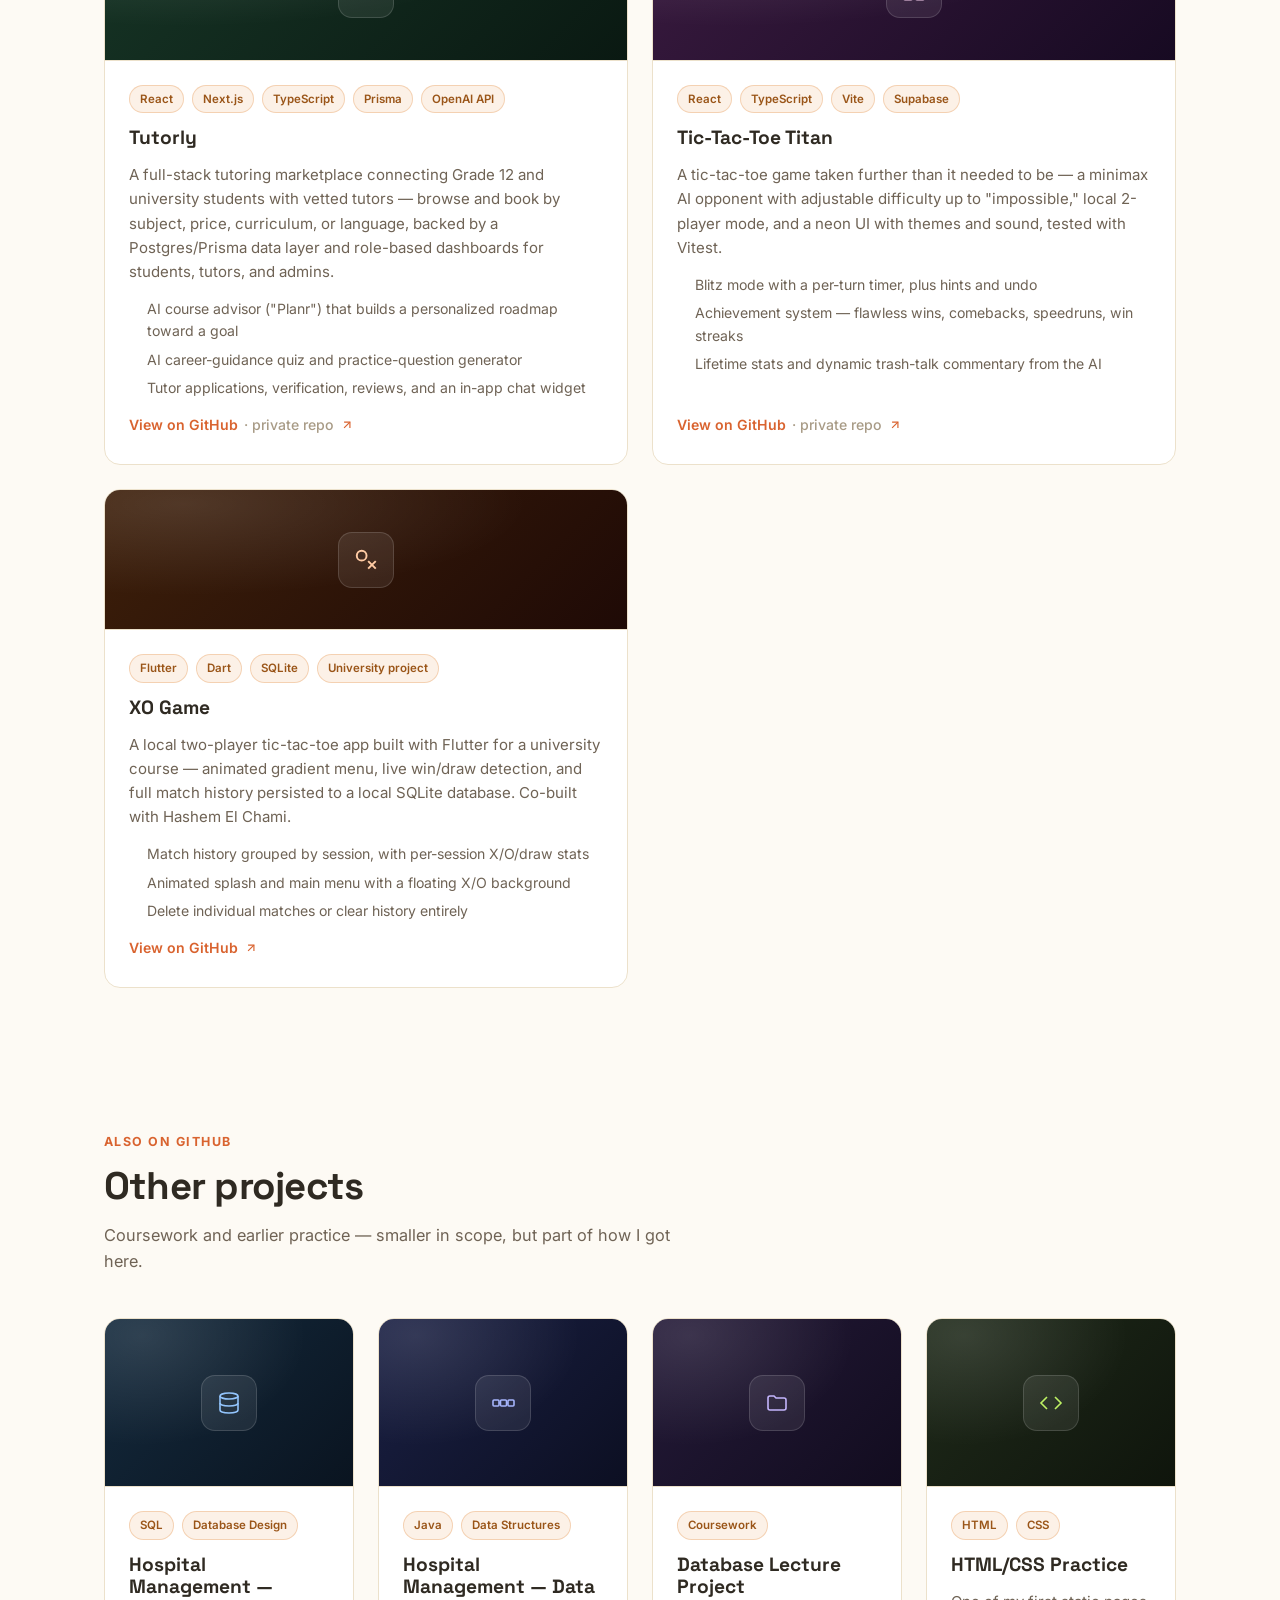
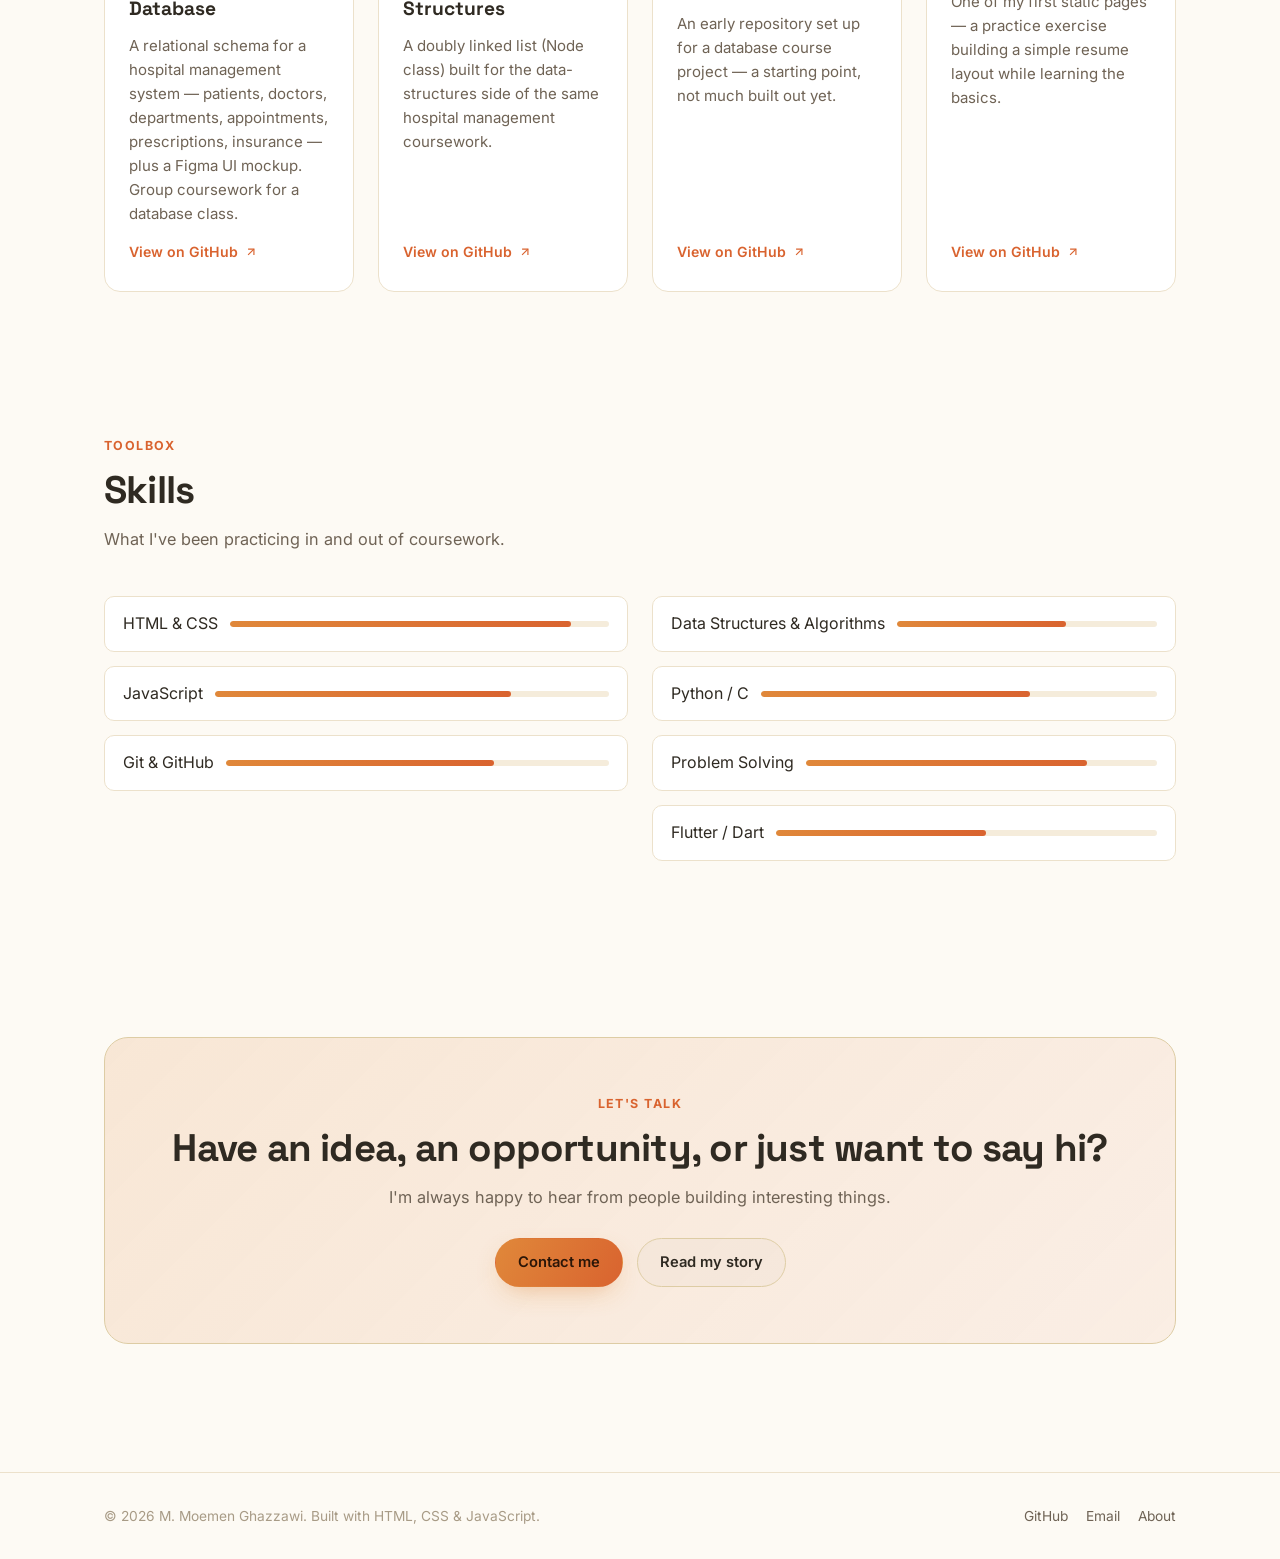
==== commit c41f80de: "Add Flutter/Dart to skills Reflects the Flutter/Dart work from the XO Game university project.  Co-A" ====
--- a/index.html
+++ b/index.html
@@ -273,6 +273,10 @@
             <span>Problem Solving</span>
             <div class="skill-pill__bar"><div class="skill-pill__fill" data-level="80%"></div></div>
           </div>
+          <div class="skill-pill">
+            <span>Flutter / Dart</span>
+            <div class="skill-pill__bar"><div class="skill-pill__fill" data-level="55%"></div></div>
+          </div>
         </div>
       </div>
     </div>
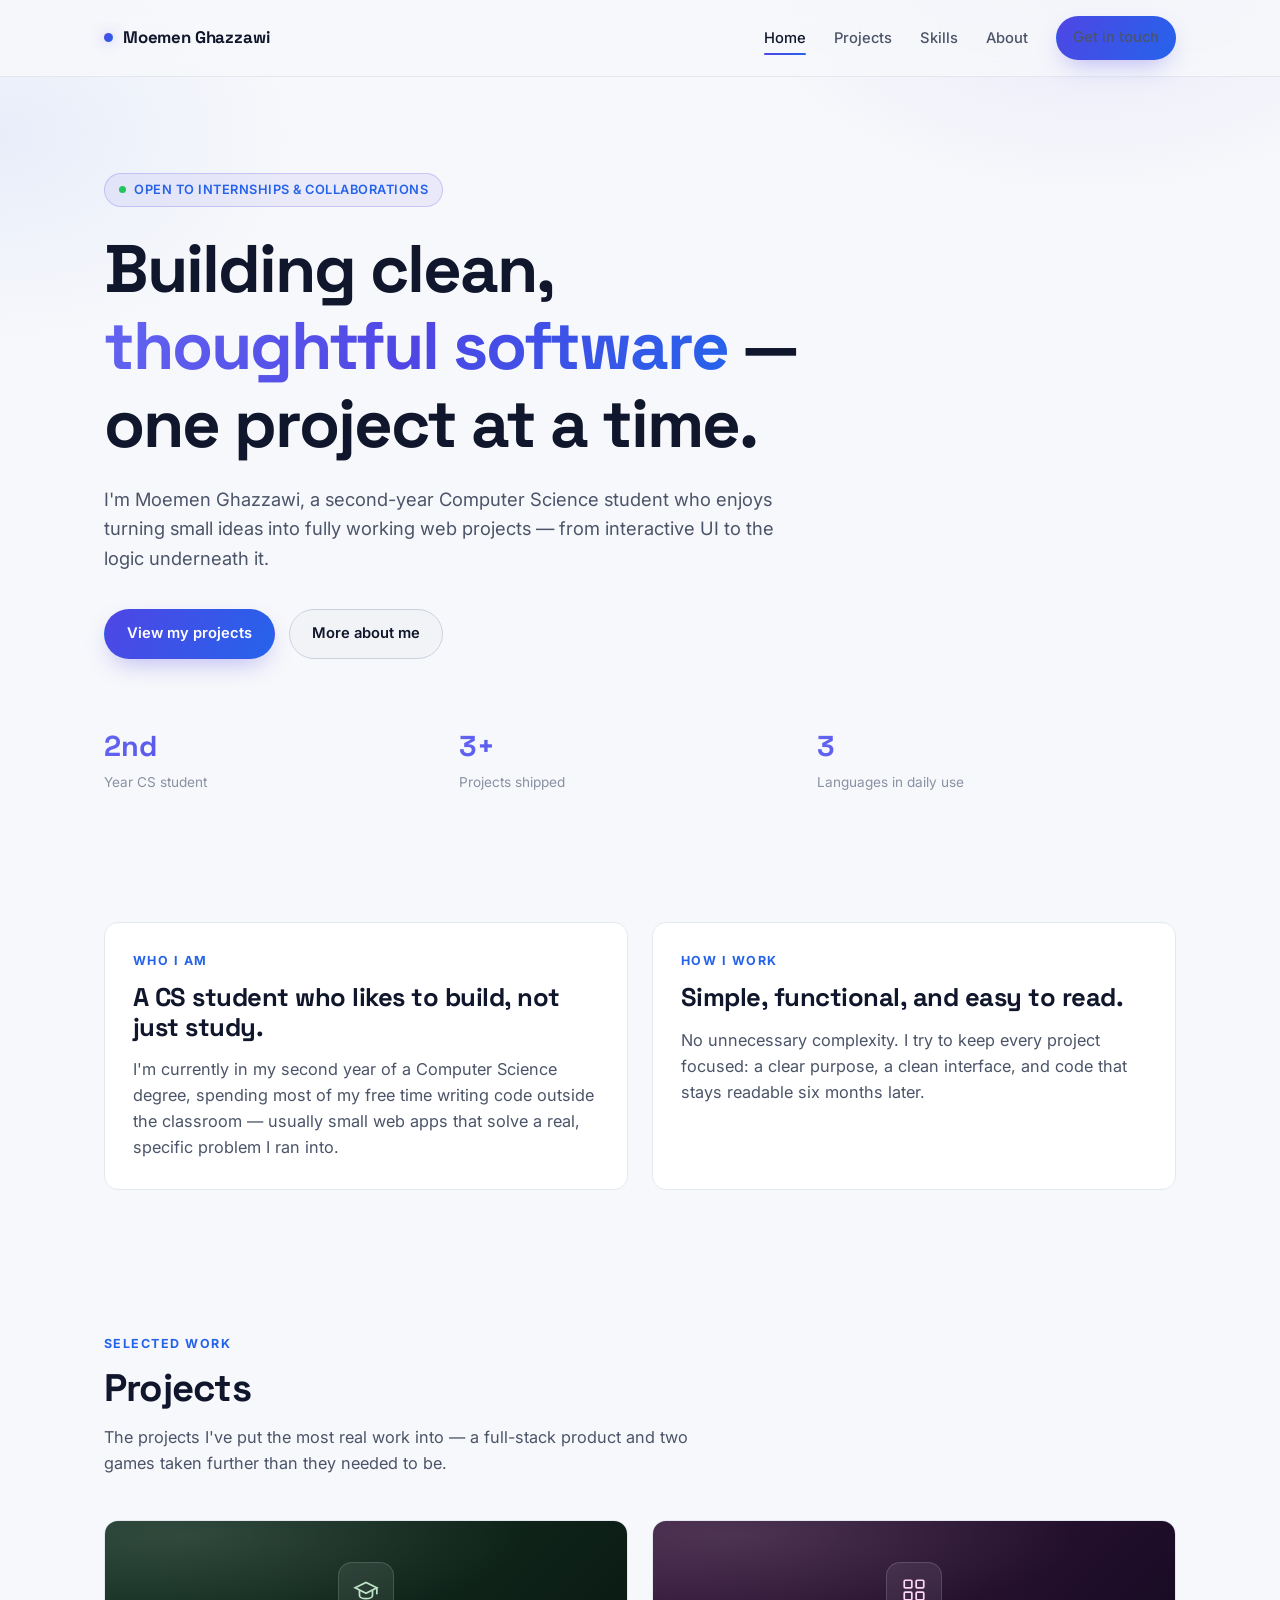
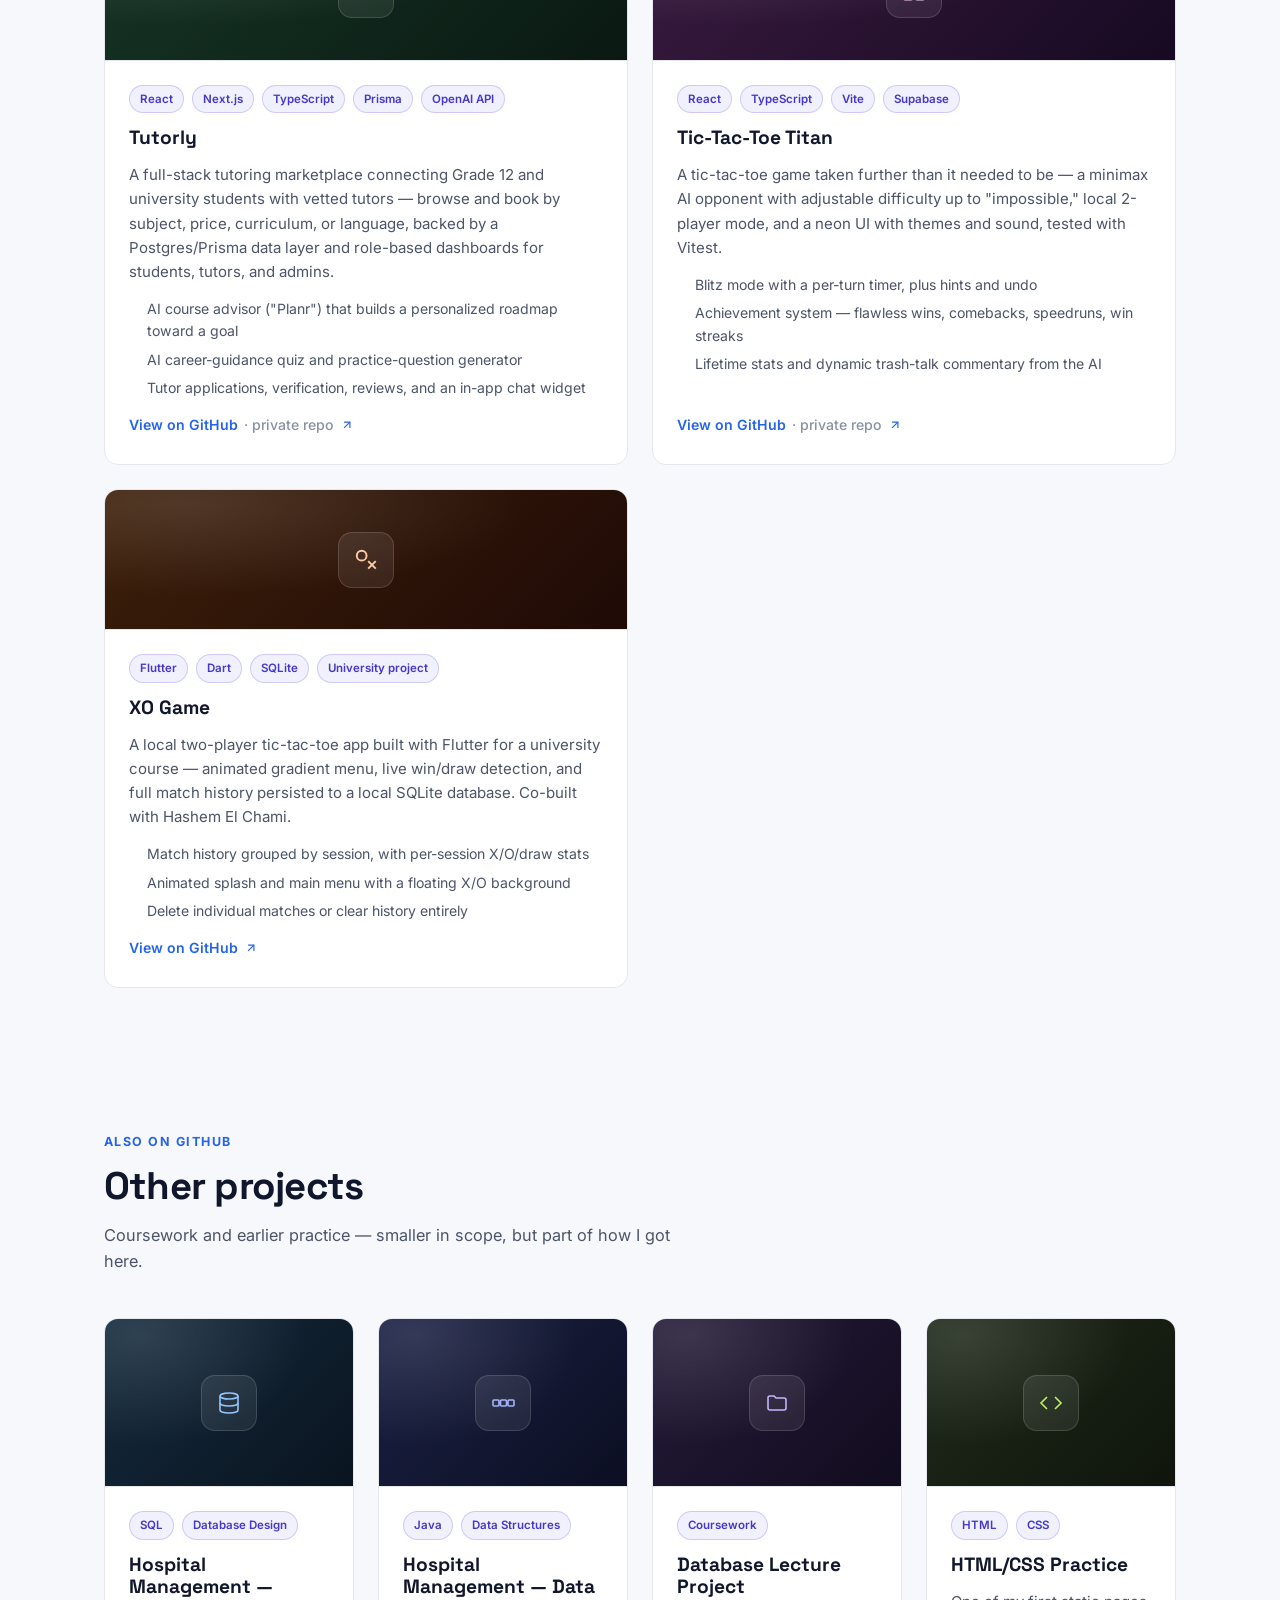
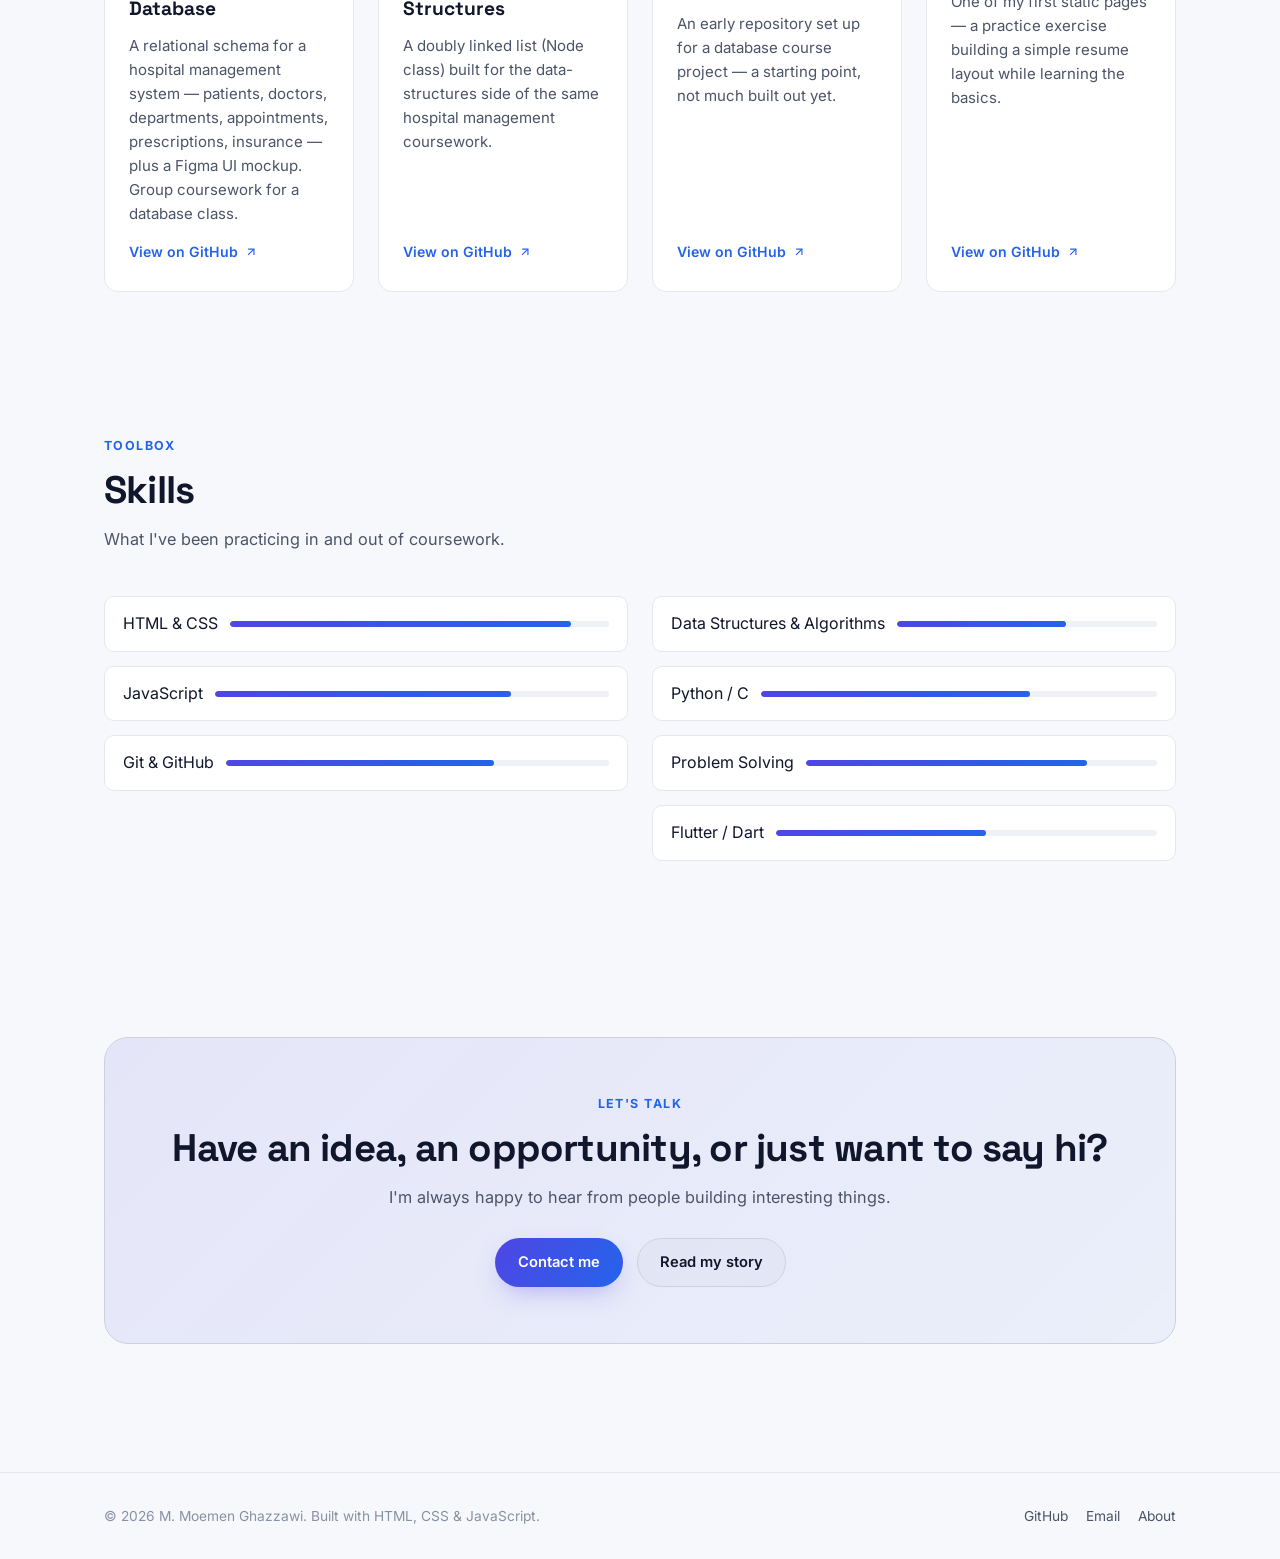
==== commit 0b51ff99: "Retheme to a cooler, professional palette (indigo/blue on slate) The warm orange/cream theme read as" ====
--- a/index.html
+++ b/index.html
@@ -5,7 +5,7 @@
 <meta name="viewport" content="width=device-width, initial-scale=1.0">
 <title>Moemen Ghazzawi — Portfolio</title>
 <meta name="description" content="M. Moemen Ghazzawi — second-year Computer Science student. Explore projects, skills, and ways to get in touch.">
-<link rel="icon" href="data:image/svg+xml,<svg xmlns=%22http://www.w3.org/2000/svg%22 viewBox=%220 0 100 100%22><defs><linearGradient id=%22g%22 x1=%220%22 y1=%220%22 x2=%221%22 y2=%221%22><stop offset=%220%22 stop-color=%22%23e8973f%22/><stop offset=%221%22 stop-color=%22%23c9552a%22/></linearGradient></defs><rect width=%22100%22 height=%22100%22 rx=%2224%22 fill=%22url(%23g)%22/><text x=%2250%22 y=%2266%22 font-size=%2255%22 font-family=%22Arial%22 font-weight=%22700%22 fill=%22%23fffaf0%22 text-anchor=%22middle%22>M</text></svg>">
+<link rel="icon" href="data:image/svg+xml,<svg xmlns=%22http://www.w3.org/2000/svg%22 viewBox=%220 0 100 100%22><defs><linearGradient id=%22g%22 x1=%220%22 y1=%220%22 x2=%221%22 y2=%221%22><stop offset=%220%22 stop-color=%22%236366f1%22/><stop offset=%221%22 stop-color=%22%232563eb%22/></linearGradient></defs><rect width=%22100%22 height=%22100%22 rx=%2224%22 fill=%22url(%23g)%22/><text x=%2250%22 y=%2266%22 font-size=%2255%22 font-family=%22Arial%22 font-weight=%22700%22 fill=%22%23ffffff%22 text-anchor=%22middle%22>M</text></svg>">
 <link rel="preconnect" href="https://fonts.googleapis.com">
 <link rel="preconnect" href="https://fonts.gstatic.com" crossorigin>
 <link href="https://fonts.googleapis.com/css2?family=Inter:wght@400;500;600;700&family=Space+Grotesk:wght@500;700&display=swap" rel="stylesheet">
--- a/assets/css/style.css
+++ b/assets/css/style.css
@@ -3,22 +3,22 @@
    ======================================================== */
 
 :root {
-  --bg: #fdfaf4;
-  --bg-soft: #f7f0e2;
+  --bg: #f7f8fb;
+  --bg-soft: #eef1f6;
   --surface: #ffffff;
-  --surface-2: #f5ecdb;
-  --border: #ece1cb;
-  --border-strong: #ddccA4;
-  --text: #2f2a22;
-  --text-dim: #6f6355;
-  --text-faint: #a89b86;
-  --accent: #e0883a;
-  --accent-2: #d9632f;
+  --surface-2: #eef1f6;
+  --border: #e4e7ee;
+  --border-strong: #cbd1dd;
+  --text: #10162b;
+  --text-dim: #4b5468;
+  --text-faint: #8891a3;
+  --accent: #4f46e5;
+  --accent-2: #2563eb;
   --gradient: linear-gradient(120deg, var(--accent) 0%, var(--accent-2) 100%);
-  --gradient-text: linear-gradient(120deg, #e8973f 0%, #e0883a 45%, #c9552a 100%);
-  --radius: 16px;
+  --gradient-text: linear-gradient(120deg, #6366f1 0%, #4f46e5 50%, #2563eb 100%);
+  --radius: 14px;
   --radius-sm: 10px;
-  --shadow: 0 20px 45px -20px rgba(120, 72, 20, 0.18);
+  --shadow: 0 20px 45px -20px rgba(16, 22, 43, 0.16);
   --maxw: 1120px;
   --font-display: "Space Grotesk", "Inter", system-ui, sans-serif;
   --font-body: "Inter", system-ui, -apple-system, sans-serif;
@@ -46,8 +46,8 @@
   inset: 0;
   z-index: -2;
   background:
-    radial-gradient(600px 400px at 85% -5%, rgba(224, 136, 58, 0.12), transparent 60%),
-    radial-gradient(500px 350px at 0% 15%, rgba(217, 99, 47, 0.08), transparent 60%),
+    radial-gradient(600px 400px at 85% -5%, rgba(79, 70, 229, 0.10), transparent 60%),
+    radial-gradient(500px 350px at 0% 15%, rgba(37, 99, 235, 0.07), transparent 60%),
     var(--bg);
 }
 
@@ -70,7 +70,7 @@
   top: 0;
   z-index: 50;
   backdrop-filter: blur(14px);
-  background: rgba(253, 250, 244, 0.82);
+  background: rgba(247, 248, 251, 0.82);
   border-bottom: 1px solid var(--border);
 }
 
@@ -96,7 +96,7 @@
   height: 9px;
   border-radius: 50%;
   background: var(--gradient);
-  box-shadow: 0 0 14px rgba(224, 136, 58, 0.4);
+  box-shadow: 0 0 14px rgba(79, 70, 229, 0.35);
 }
 
 .nav__links {
@@ -157,11 +157,11 @@
 
 .btn--primary {
   background: var(--gradient);
-  color: #2b1608;
-  box-shadow: 0 10px 26px -8px rgba(224, 136, 58, 0.45);
-}
-
-.btn--primary:hover { transform: translateY(-2px); box-shadow: 0 16px 32px -8px rgba(224, 136, 58, 0.55); }
+  color: #ffffff;
+  box-shadow: 0 10px 26px -8px rgba(79, 70, 229, 0.4);
+}
+
+.btn--primary:hover { transform: translateY(-2px); box-shadow: 0 16px 32px -8px rgba(79, 70, 229, 0.5); }
 
 .btn--ghost {
   background: rgba(0, 0, 0, 0.02);
@@ -169,7 +169,7 @@
   border-color: var(--border-strong);
 }
 
-.btn--ghost:hover { background: rgba(0, 0, 0, 0.05); border-color: #c9b78a; }
+.btn--ghost:hover { background: rgba(0, 0, 0, 0.04); border-color: #b7bfcf; }
 
 .btn--sm { padding: 9px 16px; font-size: 0.82rem; }
 
@@ -188,8 +188,8 @@
   letter-spacing: 0.04em;
   text-transform: uppercase;
   color: var(--accent-2);
-  background: rgba(224, 136, 58, 0.1);
-  border: 1px solid rgba(224, 136, 58, 0.28);
+  background: rgba(79, 70, 229, 0.08);
+  border: 1px solid rgba(79, 70, 229, 0.22);
   padding: 6px 14px;
   border-radius: 999px;
   margin-bottom: 24px;
@@ -351,9 +351,9 @@
   font-weight: 600;
   padding: 4px 10px;
   border-radius: 999px;
-  background: rgba(224, 136, 58, 0.12);
-  color: #9a5518;
-  border: 1px solid rgba(224, 136, 58, 0.3);
+  background: rgba(79, 70, 229, 0.08);
+  color: #4338ca;
+  border: 1px solid rgba(79, 70, 229, 0.22);
 }
 
 .project-card__title { font-size: 1.2rem; font-weight: 700; }
@@ -477,7 +477,7 @@
 .cta {
   border-radius: 24px;
   padding: 56px;
-  background: linear-gradient(135deg, rgba(224, 136, 58, 0.16), rgba(217, 99, 47, 0.08));
+  background: linear-gradient(135deg, rgba(79, 70, 229, 0.10), rgba(37, 99, 235, 0.06));
   border: 1px solid var(--border-strong);
   text-align: center;
   position: relative;
@@ -587,7 +587,7 @@
 .field textarea:focus {
   outline: none;
   border-color: var(--accent);
-  box-shadow: 0 0 0 3px rgba(224, 136, 58, 0.18);
+  box-shadow: 0 0 0 3px rgba(79, 70, 229, 0.15);
 }
 
 .contact-card {
@@ -599,8 +599,8 @@
 .contact-card__icon {
   width: 46px; height: 46px;
   border-radius: 12px;
-  background: rgba(224, 136, 58, 0.12);
-  border: 1px solid rgba(224, 136, 58, 0.3);
+  background: rgba(79, 70, 229, 0.08);
+  border: 1px solid rgba(79, 70, 229, 0.22);
   display: flex; align-items: center; justify-content: center;
   color: var(--accent-2);
   flex-shrink: 0;
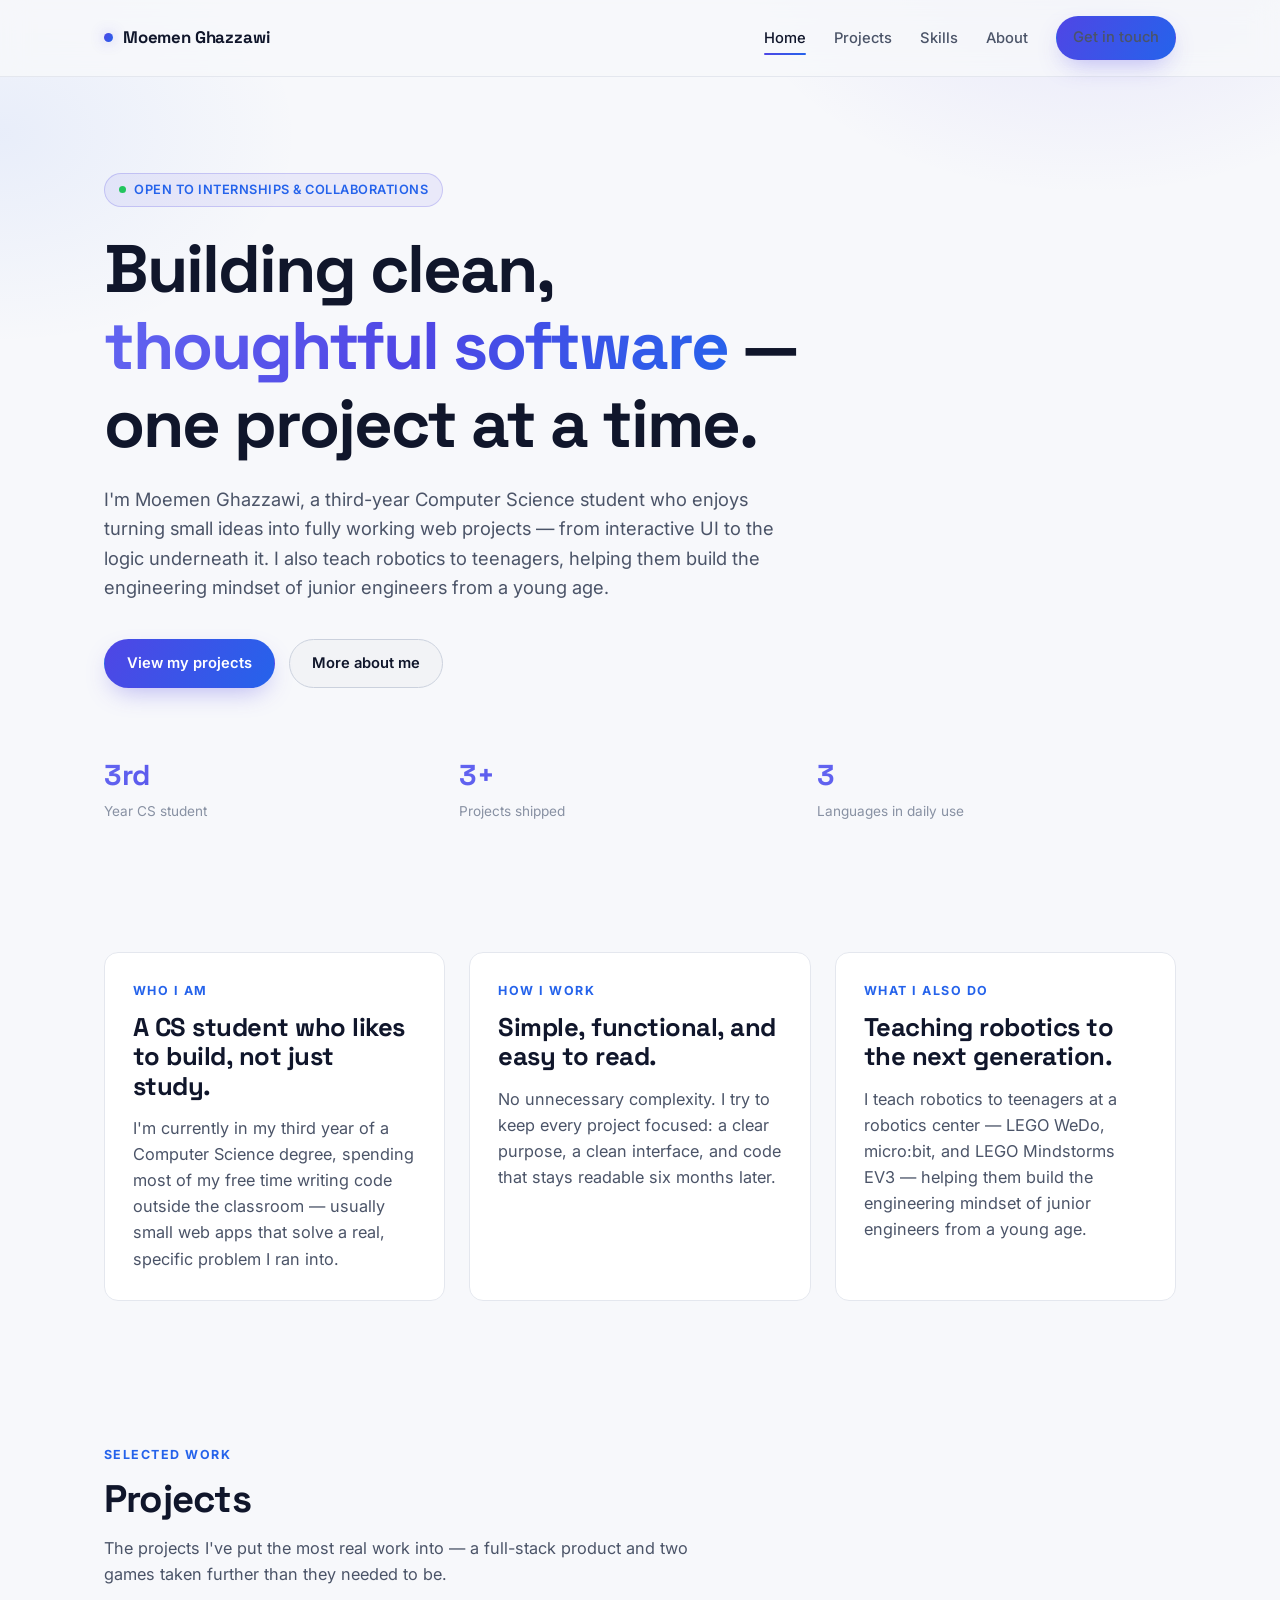
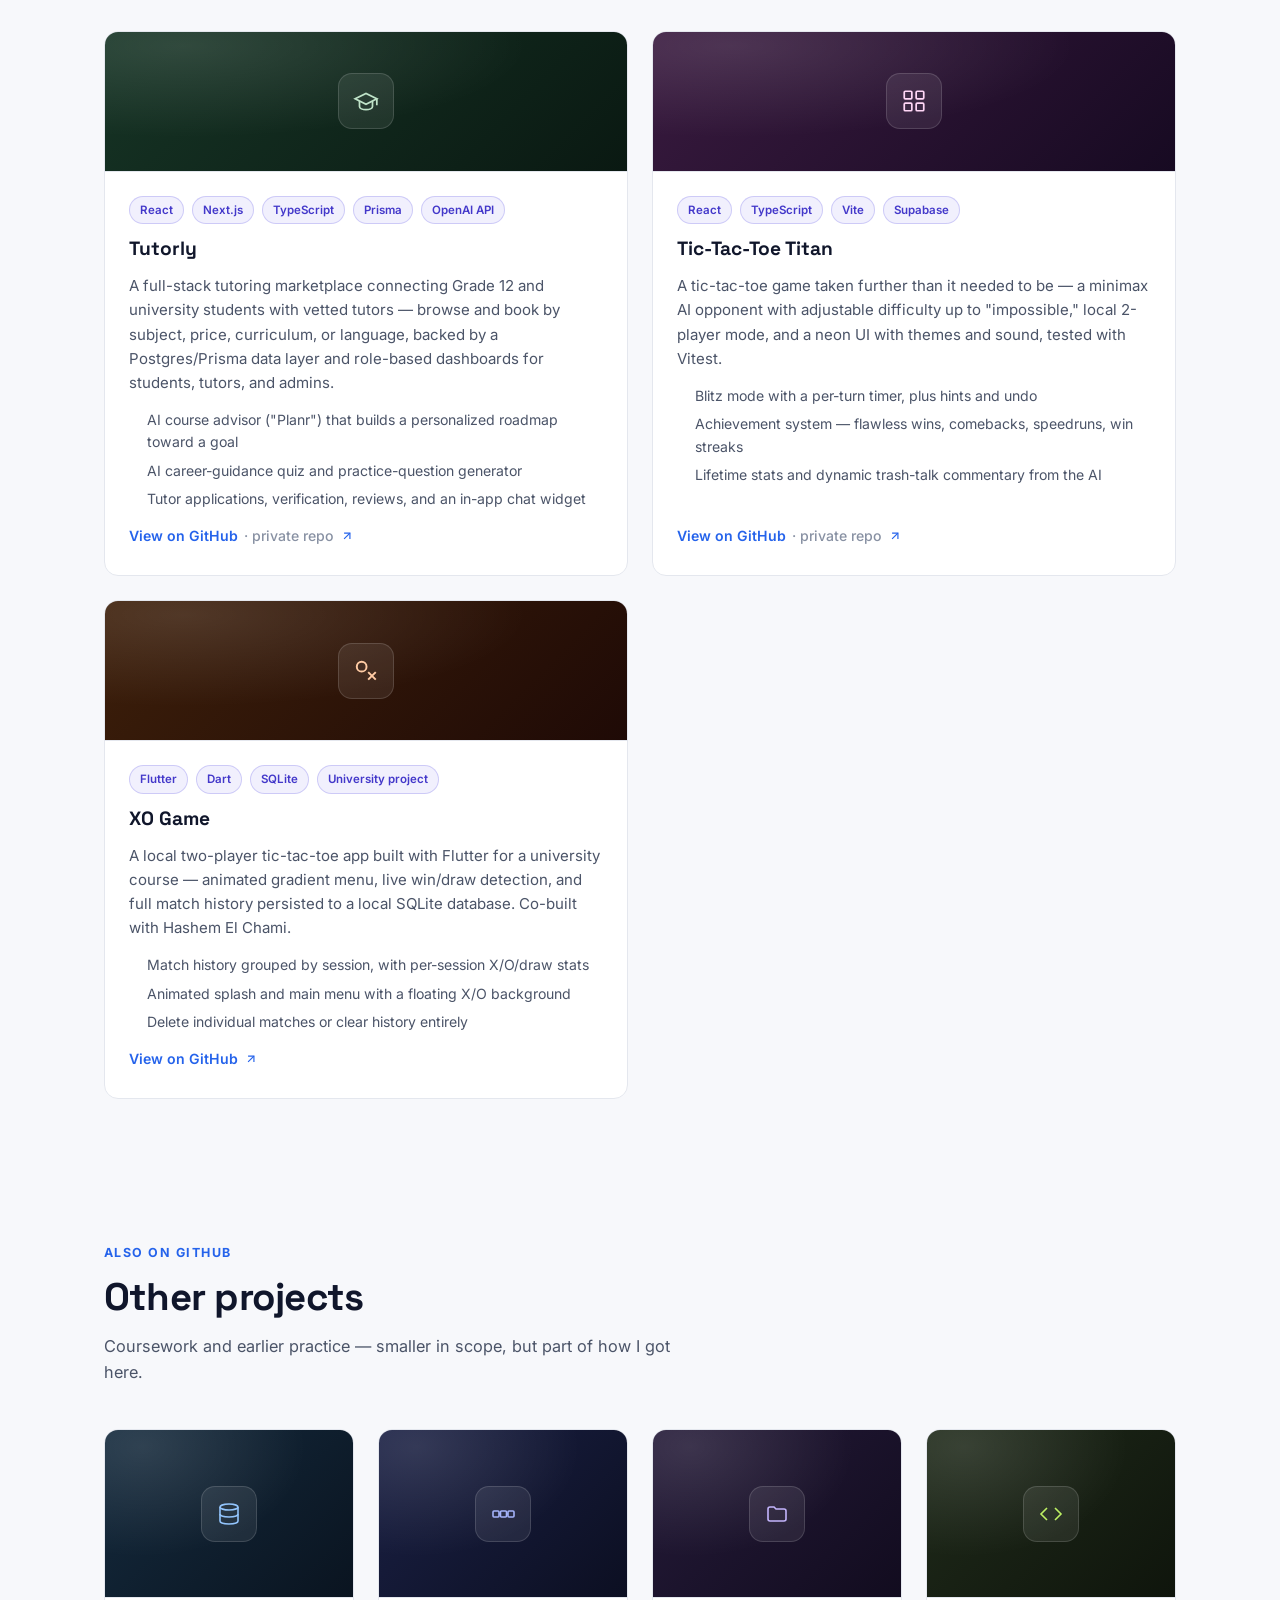
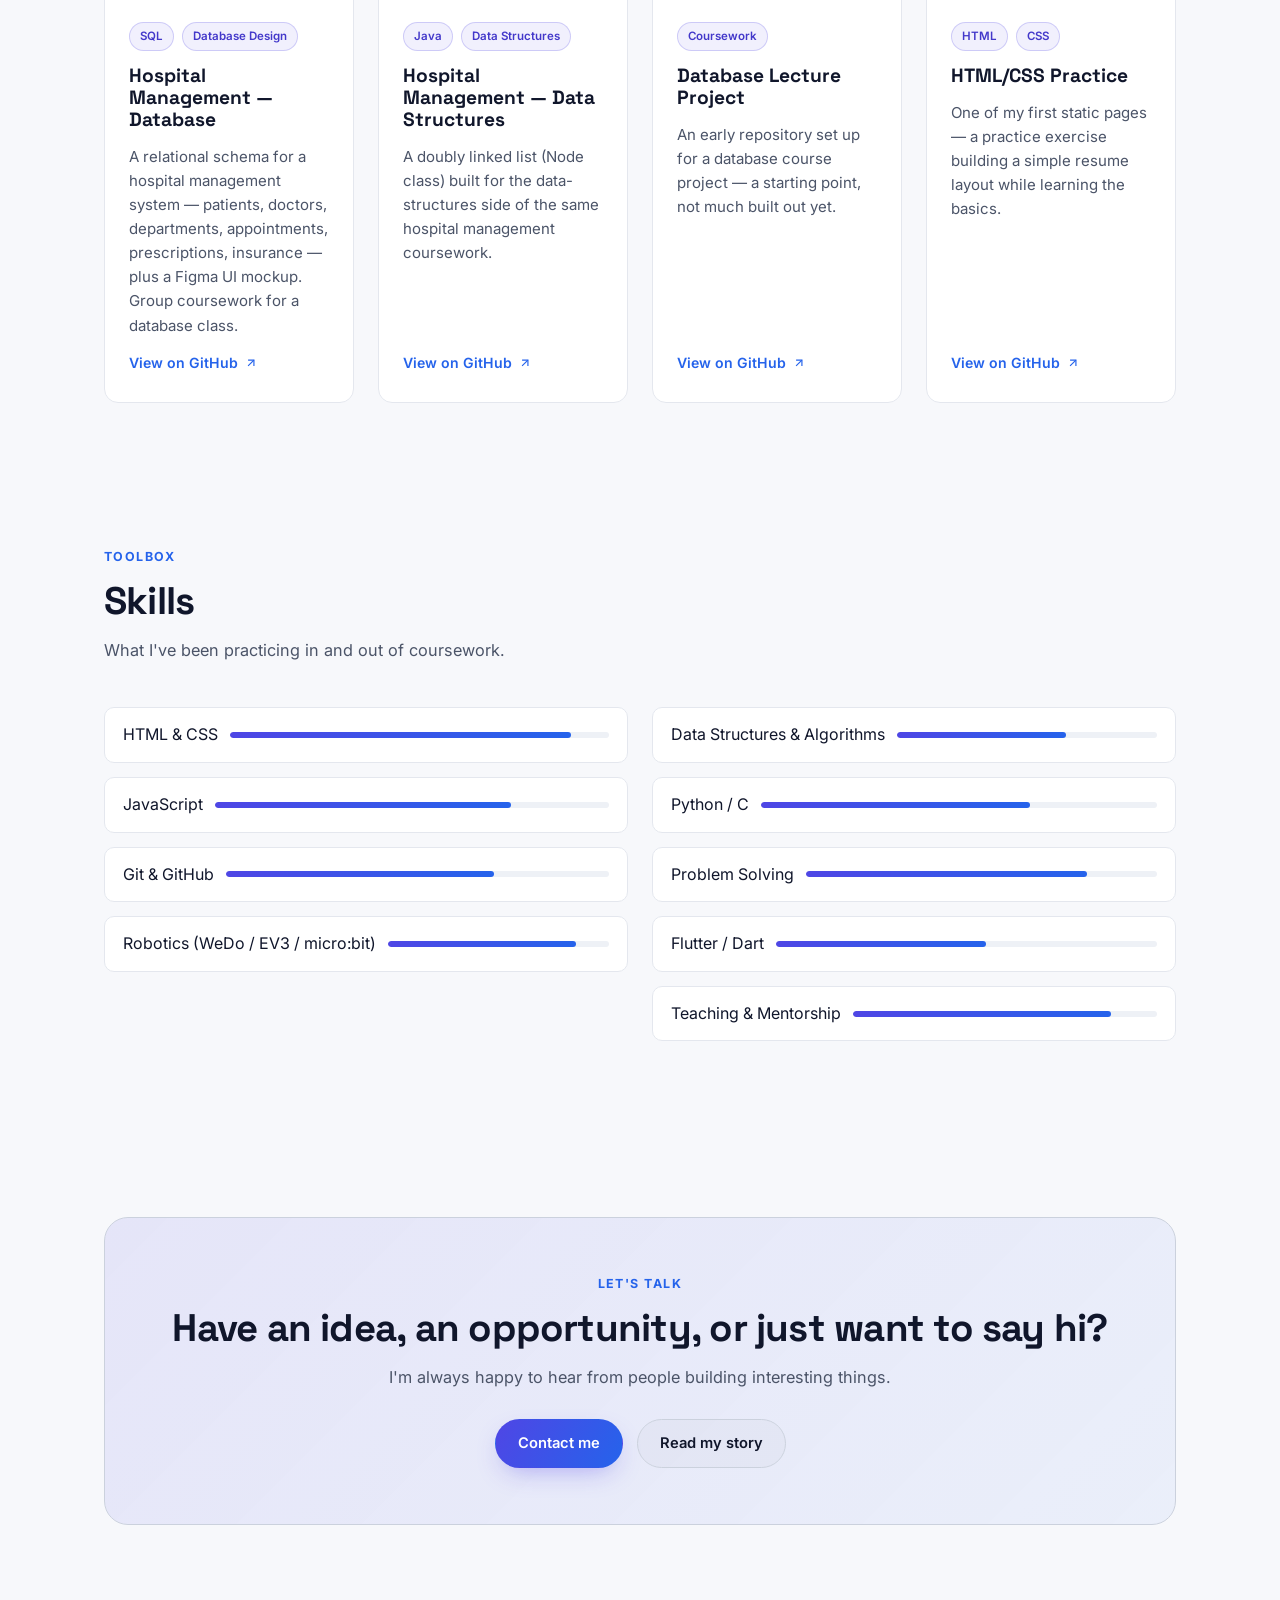
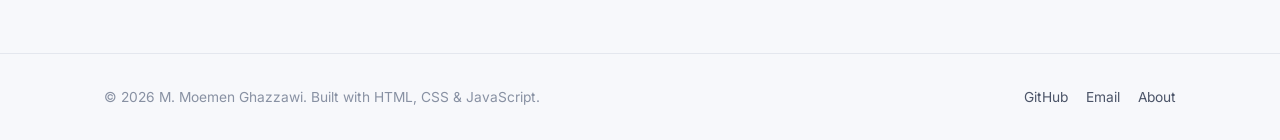
==== commit 4ffc1a5f: "Update to third year; add robotics teaching experience Bumps "second-year" to "third-year" across th" ====
--- a/index.html
+++ b/index.html
@@ -4,7 +4,7 @@
 <meta charset="UTF-8">
 <meta name="viewport" content="width=device-width, initial-scale=1.0">
 <title>Moemen Ghazzawi — Portfolio</title>
-<meta name="description" content="M. Moemen Ghazzawi — second-year Computer Science student. Explore projects, skills, and ways to get in touch.">
+<meta name="description" content="M. Moemen Ghazzawi — third-year Computer Science student and robotics instructor. Explore projects, skills, and ways to get in touch.">
 <link rel="icon" href="data:image/svg+xml,<svg xmlns=%22http://www.w3.org/2000/svg%22 viewBox=%220 0 100 100%22><defs><linearGradient id=%22g%22 x1=%220%22 y1=%220%22 x2=%221%22 y2=%221%22><stop offset=%220%22 stop-color=%22%236366f1%22/><stop offset=%221%22 stop-color=%22%232563eb%22/></linearGradient></defs><rect width=%22100%22 height=%22100%22 rx=%2224%22 fill=%22url(%23g)%22/><text x=%2250%22 y=%2266%22 font-size=%2255%22 font-family=%22Arial%22 font-weight=%22700%22 fill=%22%23ffffff%22 text-anchor=%22middle%22>M</text></svg>">
 <link rel="preconnect" href="https://fonts.googleapis.com">
 <link rel="preconnect" href="https://fonts.gstatic.com" crossorigin>
@@ -34,16 +34,17 @@
     <span class="hero__eyebrow"><span class="pulse"></span> Open to internships &amp; collaborations</span>
     <h1>Building clean, <span class="grad">thoughtful software</span> — one project at a time.</h1>
     <p class="hero__lede">
-      I'm Moemen Ghazzawi, a second-year Computer Science student who enjoys turning
+      I'm Moemen Ghazzawi, a third-year Computer Science student who enjoys turning
       small ideas into fully working web projects — from interactive UI to the logic
-      underneath it.
+      underneath it. I also teach robotics to teenagers, helping them build the
+      engineering mindset of junior engineers from a young age.
     </p>
     <div class="hero__actions">
       <a href="#projects" class="btn btn--primary">View my projects</a>
       <a href="./public/about.html" class="btn btn--ghost">More about me</a>
     </div>
     <div class="hero__stats">
-      <div class="hero__stat"><b>2nd</b><span>Year CS student</span></div>
+      <div class="hero__stat"><b>3rd</b><span>Year CS student</span></div>
       <div class="hero__stat"><b>3+</b><span>Projects shipped</span></div>
       <div class="hero__stat"><b>3</b><span>Languages in daily use</span></div>
     </div>
@@ -54,12 +55,12 @@
 
   <section class="section section--tight" id="about-preview">
     <div class="container">
-      <div class="grid grid--2 reveal">
+      <div class="grid grid--3 reveal">
         <div class="card">
           <span class="section__kicker">Who I am</span>
           <h2 class="section__title" style="font-size:1.6rem;">A CS student who likes to build, not just study.</h2>
           <p class="section__desc">
-            I'm currently in my second year of a Computer Science degree, spending most
+            I'm currently in my third year of a Computer Science degree, spending most
             of my free time writing code outside the classroom — usually small web apps
             that solve a real, specific problem I ran into.
           </p>
@@ -70,6 +71,15 @@
           <p class="section__desc">
             No unnecessary complexity. I try to keep every project focused: a clear
             purpose, a clean interface, and code that stays readable six months later.
+          </p>
+        </div>
+        <div class="card">
+          <span class="section__kicker">What I also do</span>
+          <h2 class="section__title" style="font-size:1.6rem;">Teaching robotics to the next generation.</h2>
+          <p class="section__desc">
+            I teach robotics to teenagers at a robotics center — LEGO WeDo, micro:bit,
+            and LEGO Mindstorms EV3 — helping them build the engineering mindset of
+            junior engineers from a young age.
           </p>
         </div>
       </div>
@@ -259,6 +269,10 @@
             <span>Git &amp; GitHub</span>
             <div class="skill-pill__bar"><div class="skill-pill__fill" data-level="70%"></div></div>
           </div>
+          <div class="skill-pill">
+            <span>Robotics (WeDo / EV3 / micro:bit)</span>
+            <div class="skill-pill__bar"><div class="skill-pill__fill" data-level="85%"></div></div>
+          </div>
         </div>
         <div style="display:flex; flex-direction:column; gap:14px;">
           <div class="skill-pill">
@@ -276,6 +290,10 @@
           <div class="skill-pill">
             <span>Flutter / Dart</span>
             <div class="skill-pill__bar"><div class="skill-pill__fill" data-level="55%"></div></div>
+          </div>
+          <div class="skill-pill">
+            <span>Teaching &amp; Mentorship</span>
+            <div class="skill-pill__bar"><div class="skill-pill__fill" data-level="85%"></div></div>
           </div>
         </div>
       </div>
--- a/assets/css/style.css
+++ b/assets/css/style.css
@@ -617,6 +617,7 @@
 }
 .form-status.is-visible { display: block; }
 .form-status--ok { background: rgba(34, 197, 94, 0.1); border: 1px solid rgba(34, 197, 94, 0.32); color: #15803d; }
+.form-status--error { background: rgba(239, 68, 68, 0.1); border: 1px solid rgba(239, 68, 68, 0.32); color: #b91c1c; }
 
 /* ---------- Responsive ---------- */
 @media (max-width: 900px) {
